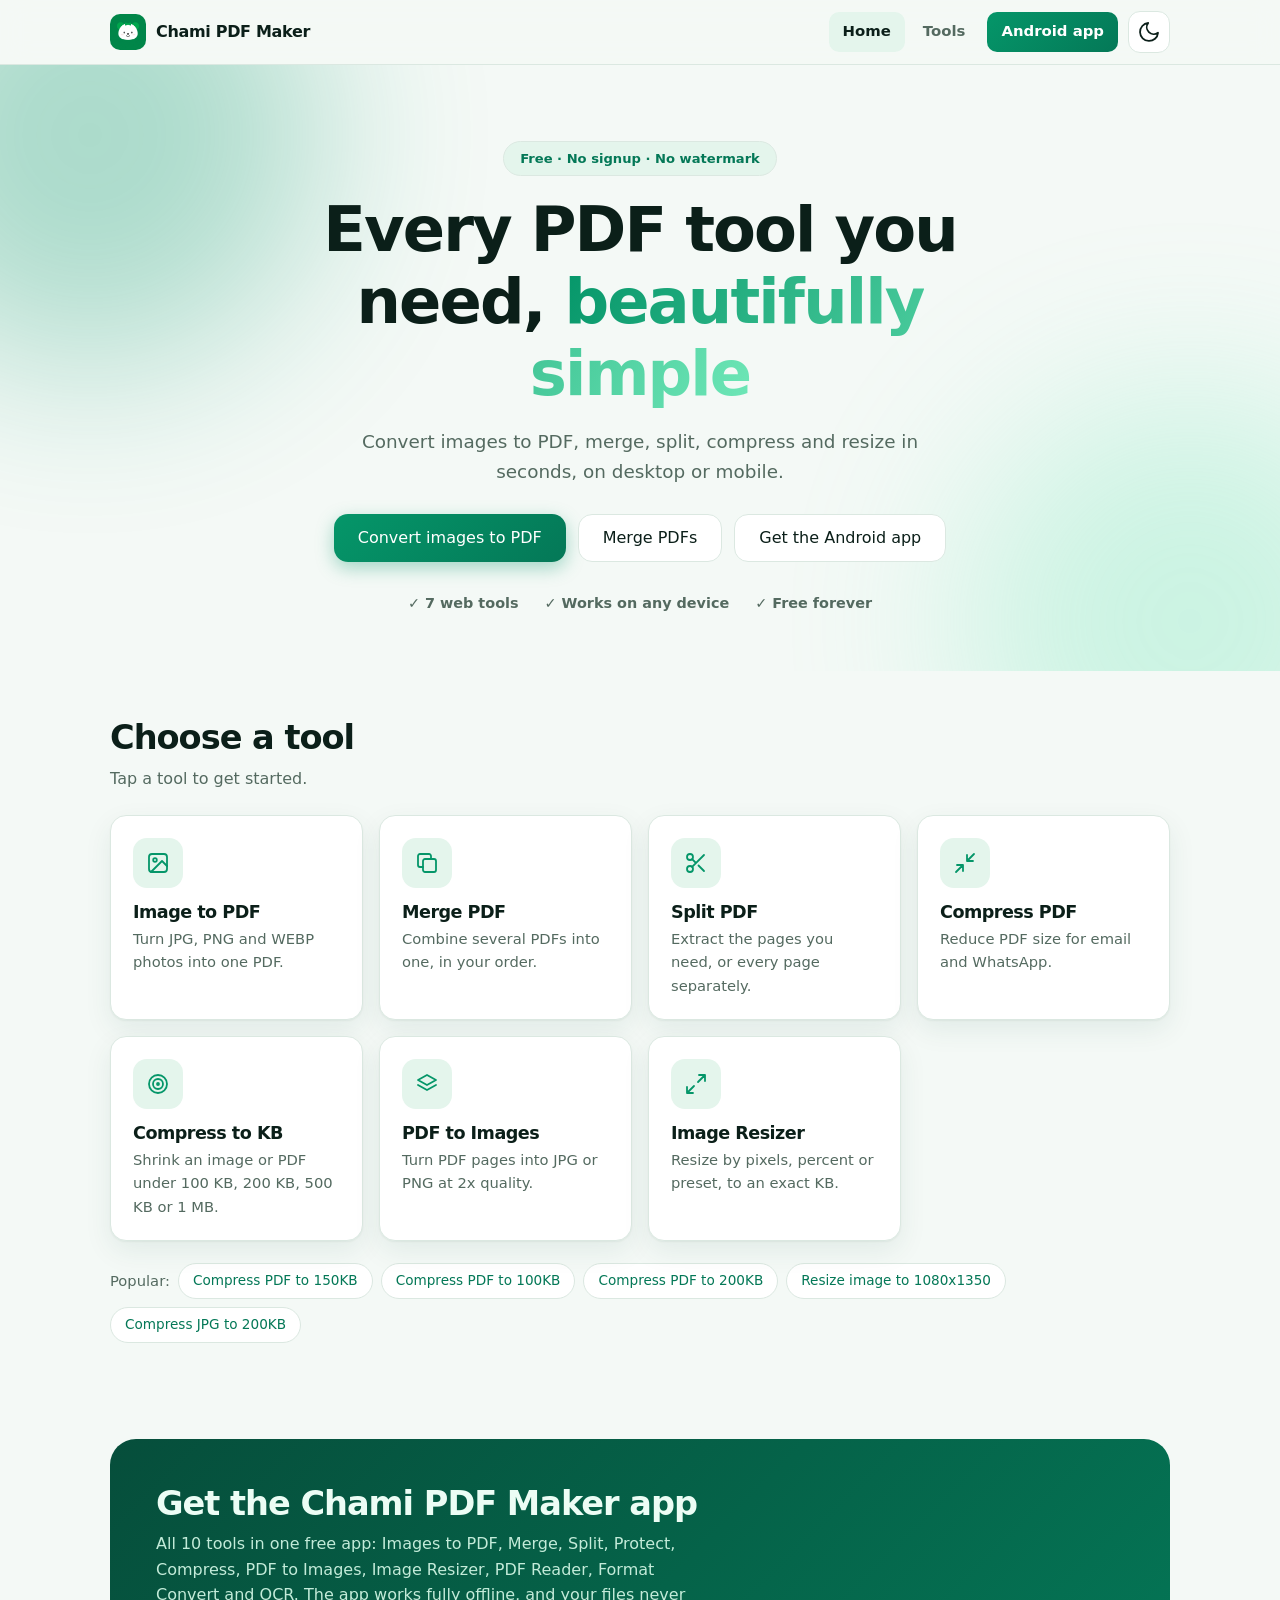
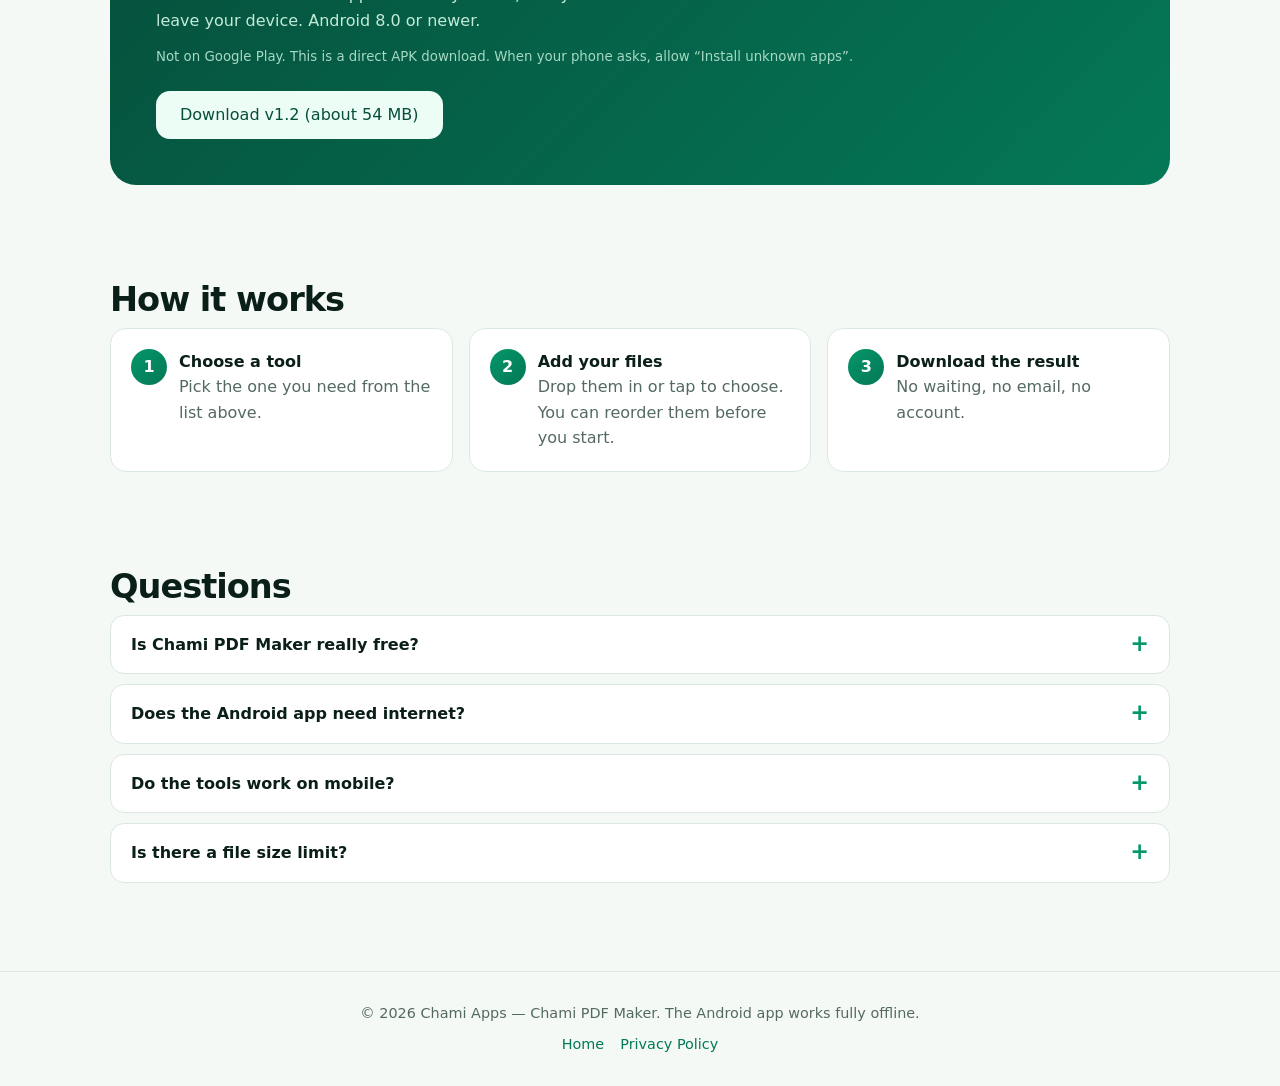
==== index.html @ b85f27a5 "Point all URLs to chamitools.github.io after repo transfer - sitemap.xml: all 14 <loc> entries now u" ====
<!DOCTYPE html>
<html lang="en">
<head>
<meta charset="utf-8">
<meta name="viewport" content="width=device-width, initial-scale=1, viewport-fit=cover">
<title>Free PDF Tools — Image to PDF, Merge, Split, Compress</title>
<meta name="description" content="Free online PDF tools: image to PDF, merge, split, compress PDF and resize images. No signup, no watermark. Get the free offline Android app.">
<meta name="theme-color" content="#064e3b">
<meta property="og:title" content="Chami PDF Maker — Free PDF Tools"><meta property="og:description" content="Image to PDF, merge, split, compress and resize. Free, no signup, no watermark."><meta property="og:type" content="website">
<meta http-equiv="Content-Security-Policy" content="default-src 'self'; script-src 'self' 'unsafe-inline' https://cdnjs.cloudflare.com; worker-src 'self' blob: https://cdnjs.cloudflare.com; style-src 'self' 'unsafe-inline'; img-src 'self' data: blob:; connect-src 'self' blob: data: https://cdnjs.cloudflare.com; object-src 'none'; base-uri 'self'; form-action 'none'">
<meta name="referrer" content="strict-origin-when-cross-origin">
<script>try{var t=localStorage.getItem("theme");document.documentElement.dataset.theme=t||(matchMedia("(prefers-color-scheme:dark)").matches?"dark":"light")}catch(e){}</script>
<link rel="canonical" href="https://chamitools.github.io/chami-pdf-maker-website/">
<link rel="icon" href="assets/panda-512.png">
<style>
/* ===== Colours: change the --accent lines to restyle the whole site ===== */
:root{--bg:#f4f9f6;--card:#fff;--ink:#0b1f19;--muted:#546a60;--line:#dbe8e1;--accent:#059669;--accent-2:#065f46;--link:#047857;--soft:#e4f5ec;--ok:#047857;--bad:#b91c1c;--errbg:#fee2e2;--r:16px;--sh:0 1px 2px rgba(6,78,59,.06),0 10px 28px rgba(6,78,59,.08);color-scheme:light}
:root[data-theme=dark]{--bg:#06130f;--card:#0d211a;--ink:#e8f5ef;--muted:#9bb7aa;--line:#183b2f;--accent:#10b981;--link:#34d399;--soft:#0f2e23;--ok:#34d399;--bad:#fca5a5;--errbg:#3b1414;--sh:0 1px 2px #0006,0 10px 28px #0006;color-scheme:dark}
*{box-sizing:border-box;margin:0}
[hidden]{display:none!important}
html{scroll-behavior:smooth;scroll-padding-top:84px;-webkit-text-size-adjust:100%}
body{font:16px/1.6 Inter,system-ui,-apple-system,"Segoe UI",Roboto,sans-serif;background:var(--bg);color:var(--ink);padding-bottom:env(safe-area-inset-bottom,0);-webkit-font-smoothing:antialiased;transition:background .3s,color .3s}
a{color:var(--link);text-decoration:none}a:hover{text-decoration:underline}
:focus-visible{outline:3px solid var(--accent);outline-offset:3px;border-radius:8px}
.wrap{max-width:1100px;margin:0 auto;padding:0 20px}
h1,h2,h3{line-height:1.15;letter-spacing:-.03em}
h1{font-size:clamp(2.2rem,6vw,3.9rem);font-weight:800}
h2{font-size:clamp(1.5rem,3.4vw,2.1rem);margin-bottom:8px;font-weight:800}
section{padding:48px 0}
.sub{color:var(--muted);margin-bottom:24px}
svg.i{width:24px;height:24px;fill:none;stroke:currentColor;stroke-width:1.8;stroke-linecap:round;stroke-linejoin:round;flex:none}
header{position:sticky;top:0;z-index:30;background:color-mix(in srgb,var(--bg) 80%,transparent);backdrop-filter:blur(14px);-webkit-backdrop-filter:blur(14px);border-bottom:1px solid var(--line);padding-top:env(safe-area-inset-top,0)}
.bar{display:flex;align-items:center;gap:10px;height:64px}
.brand{display:flex;align-items:center;gap:10px;font-weight:800;color:var(--ink);letter-spacing:-.02em;margin-right:auto}
.brand:hover{text-decoration:none}.brand img{width:36px;height:36px;border-radius:10px}
nav{display:flex;gap:4px;align-items:center}
nav a{color:var(--muted);padding:8px 14px;border-radius:10px;font-weight:600;font-size:.93rem;transition:.2s}
nav a:hover,nav a.on{background:var(--soft);color:var(--ink);text-decoration:none}
nav a.dl{background:linear-gradient(135deg,#059669,#047857);color:#fff;margin-left:4px}
.icbtn{width:42px;height:42px;display:grid;place-items:center;background:var(--card);border:1px solid var(--line);border-radius:12px;color:var(--ink);cursor:pointer;transition:.2s}
.icbtn:hover{border-color:var(--accent)}
.sun{display:none}[data-theme=dark] .sun{display:block}[data-theme=dark] .moon{display:none}
#burger{display:none}
@media(max-width:760px){#burger{display:grid}nav{display:none;position:absolute;left:0;right:0;top:100%;background:var(--bg);border-bottom:1px solid var(--line);padding:10px 20px 16px;flex-direction:column;align-items:stretch}nav.open{display:flex;animation:drop .22s ease}nav a{padding:13px}nav a.dl{margin:6px 0 0;text-align:center}}
@keyframes drop{from{opacity:0;transform:translateY(-8px)}to{opacity:1;transform:none}}
.hero{position:relative;overflow:hidden;padding:76px 0 56px;text-align:center}
.hero:before,.hero:after{content:"";position:absolute;width:460px;height:460px;border-radius:50%;filter:blur(90px);opacity:.3;z-index:-1;animation:float 14s ease-in-out infinite}
.hero:before{background:var(--accent);left:-140px;top:-160px}.hero:after{background:#6ee7b7;right:-140px;bottom:-180px;animation-delay:-7s}
@keyframes float{50%{transform:translate(40px,30px) scale(1.1)}}
.hero .in>*{animation:up .7s both}.hero .in>:nth-child(2){animation-delay:.08s}.hero .in>:nth-child(3){animation-delay:.16s}.hero .in>:nth-child(4){animation-delay:.24s}.hero .in>:nth-child(5){animation-delay:.32s}
@keyframes up{from{opacity:0;transform:translateY(18px)}to{opacity:1;transform:none}}
.pill{display:inline-block;background:var(--soft);color:var(--link);border:1px solid var(--line);padding:6px 16px;border-radius:99px;font-weight:700;font-size:.82rem;margin-bottom:18px}
.hero h1{max-width:15ch;margin:0 auto}.hero h1 em{font-style:normal;background:linear-gradient(120deg,var(--accent),#6ee7b7);-webkit-background-clip:text;background-clip:text;color:transparent}
.hero p{max-width:580px;margin:18px auto 28px;color:var(--muted);font-size:1.15rem}
.stats{margin-top:30px;display:flex;gap:8px 26px;justify-content:center;flex-wrap:wrap;color:var(--muted);font-size:.9rem;font-weight:600}
.btns{display:flex;gap:12px;justify-content:center;flex-wrap:wrap}
.btn{display:inline-flex;align-items:center;justify-content:center;gap:8px;min-height:48px;padding:0 24px;border-radius:14px;border:1px solid var(--line);background:var(--card);color:var(--ink);font:600 .98rem inherit;font-family:inherit;cursor:pointer;transition:transform .15s,box-shadow .2s}
.btn:hover{transform:translateY(-2px);box-shadow:var(--sh);text-decoration:none}.btn:active{transform:scale(.97)}
.btn.pri{background:linear-gradient(135deg,#059669,#047857);color:#fff;border:0;box-shadow:0 6px 18px rgba(5,150,105,.35)}
.btn:disabled{opacity:.55;cursor:not-allowed;transform:none;box-shadow:none}
.btn.sm{min-height:38px;padding:0 16px;font-size:.88rem}
.grid{display:grid;grid-template-columns:repeat(auto-fill,minmax(250px,1fr));gap:16px}
.tc{display:block;background:var(--card);border:1px solid var(--line);border-radius:var(--r);padding:22px;color:var(--ink);box-shadow:var(--sh);transition:transform .25s cubic-bezier(.2,.8,.2,1),border-color .2s;animation:up .5s both}
.tc:nth-child(2){animation-delay:.05s}.tc:nth-child(3){animation-delay:.1s}.tc:nth-child(4){animation-delay:.15s}.tc:nth-child(5){animation-delay:.2s}.tc:nth-child(6){animation-delay:.25s}.tc:nth-child(7){animation-delay:.3s}
.tc:hover{transform:translateY(-5px);border-color:var(--accent);text-decoration:none}
.tc .ic{width:50px;height:50px;border-radius:14px;background:var(--soft);color:var(--accent);display:grid;place-items:center;transition:.25s}
.tc:hover .ic{background:var(--accent);color:#fff;transform:rotate(-6deg)}
.tc h3{font-size:1.1rem;margin:14px 0 4px}.tc p{color:var(--muted);font-size:.92rem}
.pop{margin-top:22px;display:flex;gap:8px;flex-wrap:wrap;align-items:center;color:var(--muted);font-size:.92rem}
.pop a{background:var(--card);border:1px solid var(--line);border-radius:99px;padding:6px 14px;font-size:.85rem;transition:.2s}.pop a:hover{border-color:var(--accent);text-decoration:none}
.app{display:flex;gap:24px;align-items:center;justify-content:space-between;flex-wrap:wrap;background:linear-gradient(135deg,#064e3b,#047857);color:#ecfdf5;border-radius:26px;padding:clamp(24px,5vw,46px)}
.app p{color:#c3ebd9;max-width:560px;margin-top:8px}.app small{display:block;color:#a7d9c3;margin-top:12px}
.app .btn{background:#ecfdf5;color:#064e3b;border:0}
.steps{display:grid;grid-template-columns:repeat(auto-fit,minmax(220px,1fr));gap:16px;counter-reset:s;list-style:none;padding:0}
.steps li{counter-increment:s;background:var(--card);border:1px solid var(--line);border-radius:var(--r);padding:20px 20px 20px 68px;position:relative;color:var(--muted)}
.steps li b{color:var(--ink)}
.steps li:before{content:counter(s);position:absolute;left:20px;top:20px;width:36px;height:36px;border-radius:50%;background:linear-gradient(135deg,#059669,#047857);color:#fff;display:grid;place-items:center;font-weight:700}
details{background:var(--card);border:1px solid var(--line);border-radius:14px;padding:16px 20px;margin-bottom:10px}
summary{cursor:pointer;font-weight:700;list-style:none;display:flex;justify-content:space-between;gap:10px}
summary::-webkit-details-marker{display:none}summary:after{content:"+";color:var(--accent);font-size:1.4rem;line-height:1}details[open] summary:after{content:"–"}
details p{color:var(--muted);margin-top:10px}
.panel{background:var(--card);border:1px solid var(--line);border-radius:22px;padding:clamp(18px,4vw,32px);box-shadow:var(--sh);margin-top:14px;animation:up .4s both}
.back{display:inline-flex;align-items:center;gap:6px;margin-top:22px;font-size:.92rem;font-weight:600}.back svg{width:16px;height:16px}
.tabs{display:flex;gap:8px;overflow-x:auto;padding:14px 0 4px;scrollbar-width:none}.tabs::-webkit-scrollbar{display:none}
.tabs a{white-space:nowrap;display:inline-flex;gap:6px;align-items:center;padding:8px 14px;border-radius:99px;border:1px solid var(--line);background:var(--card);color:var(--muted);font-size:.86rem;font-weight:600;transition:.2s}
.tabs a:hover{border-color:var(--accent);text-decoration:none}.tabs a.on{background:#047857;border-color:#047857;color:#fff}.tabs svg{width:16px;height:16px}
.drop{position:relative;display:block;border:2px dashed var(--accent);border-radius:18px;padding:36px 16px;text-align:center;cursor:pointer;background:var(--soft);transition:.2s}
.drop:hover,.drop.over,.drop:focus-within{background:color-mix(in srgb,var(--accent) 16%,var(--soft));transform:scale(1.005)}
.drop svg{width:38px;height:38px;color:var(--accent);margin-bottom:4px}
.drop b{display:block;font-size:1.05rem}.drop span{color:var(--muted);font-size:.9rem}
.drop input{position:absolute;opacity:0;width:1px;height:1px}
#list{list-style:none;padding:0;margin-top:14px;display:grid;gap:8px}
#list li{display:flex;align-items:center;gap:10px;border:1px solid var(--line);background:var(--bg);border-radius:14px;padding:8px 10px;animation:up .25s both}
#list .th{width:44px;height:44px;border-radius:10px;overflow:hidden;background:var(--soft);color:var(--accent);display:grid;place-items:center;font-weight:800;font-size:.7rem;flex:none}
#list .th img{width:100%;height:100%;object-fit:cover}
#list .nm{flex:1;min-width:0;overflow:hidden;text-overflow:ellipsis;white-space:nowrap;font-size:.93rem;font-weight:600}
#list .sz{color:var(--muted);font-size:.82rem;white-space:nowrap}
.ib{width:36px;height:36px;border:1px solid var(--line);background:var(--card);color:var(--ink);border-radius:10px;cursor:pointer;transition:.2s}.ib:hover:not(:disabled){border-color:var(--accent);background:var(--soft)}.ib:disabled{opacity:.35;cursor:default}
.opts{display:grid;grid-template-columns:repeat(auto-fit,minmax(200px,1fr));gap:14px;margin-top:20px}
.opts label{display:grid;gap:6px;font-size:.88rem;font-weight:600}
.opts input,.opts select{font:inherit;font-weight:400;min-height:44px;padding:0 12px;border:1px solid var(--line);border-radius:12px;background:var(--card);color:var(--ink);width:100%}
.opts .ck{display:flex;align-items:center;gap:8px}.opts .ck input{width:20px;min-height:20px}
.opts .hint{grid-column:1/-1;color:var(--muted);font-size:.85rem;font-weight:400}
.go{margin-top:22px;display:flex;gap:10px;flex-wrap:wrap;align-items:center}
.prog{height:8px;background:var(--line);border-radius:99px;overflow:hidden;margin-top:18px}
.prog i{display:block;height:100%;width:0;background:linear-gradient(90deg,#059669,#6ee7b7);transition:width .25s}
#status{font-size:.88rem;color:var(--muted);margin-top:6px;min-height:1.3em}
#err{margin-top:14px;padding:12px 14px;border-radius:12px;background:var(--errbg);color:var(--bad);font-size:.92rem}
#res{list-style:none;padding:0;margin-top:18px;display:grid;gap:8px}
#res li{display:flex;align-items:center;gap:10px;flex-wrap:wrap;border:1px solid var(--accent);background:var(--soft);border-radius:14px;padding:10px 14px;animation:up .3s both}
#res .nm{flex:1;min-width:140px;font-weight:600;word-break:break-all}#res .nt{color:var(--muted);font-size:.84rem}
footer{border-top:1px solid var(--line);margin-top:30px;padding:30px 0;color:var(--muted);font-size:.9rem;text-align:center}
footer a{margin:0 8px}
@media(max-width:560px){section{padding:34px 0}.hero{padding:48px 0 36px}.btn{width:100%}.btns{flex-direction:column}.go .btn,.app .btn{width:100%}}
@media(prefers-reduced-motion:reduce){*,*:before,*:after{animation:none!important;transition:none!important;scroll-behavior:auto!important}}
</style>
</head>
<body>
<svg width="0" height="0" style="position:absolute" aria-hidden="true"><defs>
<symbol id="image" viewBox="0 0 24 24"><rect x="3" y="3" width="18" height="18" rx="3"/><circle cx="9" cy="9" r="1.8"/><path d="m21 15-5-5L5 21"/></symbol>
<symbol id="merge" viewBox="0 0 24 24"><rect x="8" y="8" width="13" height="13" rx="2"/><path d="M16 8V5a2 2 0 0 0-2-2H5a2 2 0 0 0-2 2v9a2 2 0 0 0 2 2h3"/></symbol>
<symbol id="split" viewBox="0 0 24 24"><circle cx="6" cy="6" r="3"/><circle cx="6" cy="18" r="3"/><path d="M20 4 8.1 15.9M14.5 14.5 20 20M8.1 8.1 12 12"/></symbol>
<symbol id="compress" viewBox="0 0 24 24"><path d="M4 14h6v6M20 10h-6V4M14 10l7-7M3 21l7-7"/></symbol>
<symbol id="target" viewBox="0 0 24 24"><circle cx="12" cy="12" r="9"/><circle cx="12" cy="12" r="5"/><circle cx="12" cy="12" r="1"/></symbol>
<symbol id="layers" viewBox="0 0 24 24"><path d="m12 3 9 5-9 5-9-5 9-5Z"/><path d="m3 13 9 5 9-5"/></symbol>
<symbol id="resize" viewBox="0 0 24 24"><path d="M15 3h6v6M9 21H3v-6M21 3l-7 7M3 21l7-7"/></symbol>
<symbol id="up" viewBox="0 0 24 24"><path d="M12 16V4m0 0L7 9m5-5 5 5M4 20h16"/></symbol>
<symbol id="back" viewBox="0 0 24 24"><path d="M19 12H5m6-6-6 6 6 6"/></symbol>
<symbol id="menu" viewBox="0 0 24 24"><path d="M4 7h16M4 12h16M4 17h16"/></symbol>
<symbol id="sun" viewBox="0 0 24 24"><circle cx="12" cy="12" r="4"/><path d="M12 2v2m0 16v2M4.9 4.9l1.4 1.4m11.4 11.4 1.4 1.4M2 12h2m16 0h2M4.9 19.1l1.4-1.4m11.4-11.4 1.4-1.4"/></symbol>
<symbol id="moon" viewBox="0 0 24 24"><path d="M21 12.8A9 9 0 1 1 11.2 3a7 7 0 0 0 9.8 9.8Z"/></symbol>
</defs></svg>
<header>
  <div class="wrap bar">
    <a class="brand" href="#home"><img src="assets/panda-512.png" alt="Chami PDF Maker logo" width="34" height="34">Chami PDF Maker</a>
    <nav id="nav"></nav>
    <button class="icbtn" id="theme" type="button" aria-label="Switch light or dark theme"><svg class="i moon"><use href="#moon"/></svg><svg class="i sun"><use href="#sun"/></svg></button>
    <button class="icbtn" id="burger" type="button" aria-label="Open menu" aria-expanded="false" aria-controls="nav"><svg class="i"><use href="#menu"/></svg></button>
  </div>
</header>

<main>
<div id="home">
  <div class="hero"><div class="wrap in">
    <span class="pill">Free · No signup · No watermark</span>
    <h1>Every PDF tool you need, <em>beautifully simple</em></h1>
    <p>Convert images to PDF, merge, split, compress and resize in seconds, on desktop or mobile.</p>
    <div class="btns"><a class="btn pri" href="#image-to-pdf">Convert images to PDF</a><a class="btn" href="#merge-pdf">Merge PDFs</a><a class="btn" href="#download-app">Get the Android app</a></div>
    <div class="stats"><span>✓ 7 web tools</span><span>✓ Works on any device</span><span>✓ Free forever</span></div>
  </div></div>

  <section id="tools"><div class="wrap">
    <h2>Choose a tool</h2><p class="sub">Tap a tool to get started.</p>
    <div class="grid" id="cards"></div>
    <div class="pop">Popular:
      <a href="compress-pdf-to-150kb.html">Compress PDF to 150KB</a>
      <a href="compress-pdf-to-100kb.html">Compress PDF to 100KB</a>
      <a href="compress-pdf-to-200kb.html">Compress PDF to 200KB</a>
      <a href="resize-image-to-1080x1350.html">Resize image to 1080x1350</a>
      <a href="compress-jpg-to-200kb.html">Compress JPG to 200KB</a>
    </div>
  </div></section>

  <section id="download-app"><div class="wrap">
    <div class="app">
      <div>
        <h2 style="margin:0">Get the Chami PDF Maker app</h2>
        <p>All 10 tools in one free app: Images to PDF, Merge, Split, Protect, Compress, PDF to Images, Image Resizer, PDF Reader, Format Convert and OCR. The app works fully offline, and your files never leave your device. Android 8.0 or newer.</p>
        <small>Not on Google Play. This is a direct APK download. When your phone asks, allow “Install unknown apps”.</small>
      </div>
      <a class="btn" href="https://github.com/chamitools/chami-pdf-maker/releases/download/v1.2/chami-pdf-maker-v1.2.apk">Download v1.2 (about 54 MB)</a>
    </div>
  </div></section>

  <section><div class="wrap">
    <h2>How it works</h2>
    <ol class="steps">
      <li><b>Choose a tool</b><br>Pick the one you need from the list above.</li>
      <li><b>Add your files</b><br>Drop them in or tap to choose. You can reorder them before you start.</li>
      <li><b>Download the result</b><br>No waiting, no email, no account.</li>
    </ol>
  </div></section>

  <section><div class="wrap">
    <h2>Questions</h2>
    <details><summary>Is Chami PDF Maker really free?</summary><p>Yes. Every tool is free, with no signup, no account and no watermark.</p></details>
    <details><summary>Does the Android app need internet?</summary><p>No. The app works fully offline, and your files never leave your device.</p></details>
    <details><summary>Do the tools work on mobile?</summary><p>Yes, on Android and iPhone browsers as well as desktop. For the best experience on Android, get the app.</p></details>
    <details><summary>Is there a file size limit?</summary><p>There is no fixed limit. Very large files depend on your device’s memory, so the app is best for big files.</p></details>
  </div></section>
</div>

<div id="tool" hidden>
  <div class="wrap">
    <a class="back" href="#home"><svg class="i"><use href="#back"/></svg>All tools</a>
    <div class="tabs" id="tabs"></div>
    <div class="panel">
      <h1 id="t-title" style="font-size:clamp(1.6rem,4vw,2.2rem)"></h1>
      <p id="t-desc" style="color:var(--muted);margin:6px 0 18px"></p>
      <label class="drop" id="drop"><svg class="i"><use href="#up"/></svg><b>Drop files here or tap to choose</b><span id="t-hint"></span><input type="file" id="file"></label>
      <ul id="list"></ul>
      <div class="opts" id="opts"></div>
      <div class="go"><button class="btn pri" id="run" disabled>Start</button><button class="btn" id="clear" hidden>Clear files</button></div>
      <div class="prog" id="prog" hidden><i></i></div>
      <div id="status" role="status" aria-live="polite"></div>
      <div id="err" role="alert" hidden></div>
      <ul id="res"></ul>
      <div class="go"><button class="btn" id="all" hidden>Download all as ZIP</button></div>
    </div>
  </div>
</div>
</main>

<footer><div class="wrap">
  <p>© 2026 Chami Apps — Chami PDF Maker. The Android app works fully offline.</p>
  <p style="margin-top:8px"><a href="#home">Home</a><a href="privacy-policy.html">Privacy Policy</a></p>
</div></footer>

<script>
"use strict";
/* ---------- helpers ---------- */
const $=s=>document.querySelector(s);
const LIBS={
  pdflib:"https://cdnjs.cloudflare.com/ajax/libs/pdf-lib/1.17.1/pdf-lib.min.js",
  jszip:"https://cdnjs.cloudflare.com/ajax/libs/jszip/3.10.1/jszip.min.js",
  pdfjs:"https://cdnjs.cloudflare.com/ajax/libs/pdf.js/3.11.174/pdf.min.js"
};
const WORKER="https://cdnjs.cloudflare.com/ajax/libs/pdf.js/3.11.174/pdf.worker.min.js";
const loaded={};
function lib(name){
  if(loaded[name])return loaded[name];
  loaded[name]=new Promise((res,rej)=>{
    const s=document.createElement("script");s.src=LIBS[name];
    s.onload=()=>{if(name==="pdfjs")window.pdfjsLib.GlobalWorkerOptions.workerSrc=WORKER;res()};
    s.onerror=()=>{delete loaded[name];rej(new Error("Could not load a required library. Check your internet connection and try again."))};
    document.head.appendChild(s);
  });
  return loaded[name];
}
const cBlob=(c,t,q)=>new Promise((res,rej)=>c.toBlob(b=>b?res(b):rej(new Error("Image encoding failed.")),t,q));
const bytes=async b=>new Uint8Array(await b.arrayBuffer());
const fmt=n=>n<1024?n+" B":n<1048576?(n/1024).toFixed(1)+" KB":(n/1048576).toFixed(2)+" MB";
const baseName=n=>n.replace(/\.[^.]+$/,"");
const isPdf=f=>f.type==="application/pdf"||/\.pdf$/i.test(f.name);
function loadImg(f){
  return new Promise((res,rej)=>{
    const u=URL.createObjectURL(f),i=new Image();
    i.onload=()=>{URL.revokeObjectURL(u);res(i)};
    i.onerror=()=>{URL.revokeObjectURL(u);rej(new Error("Cannot read “"+f.name+"”. Please use a JPG, PNG or WEBP image (HEIC is not supported by browsers)."))};
    i.src=u;
  });
}
function mkCanvas(w,h,white){
  const lim=Math.min(1,Math.sqrt(5e7/(Math.max(1,w)*Math.max(1,h))));w*=lim;h*=lim;
  const c=document.createElement("canvas");c.width=Math.max(1,Math.round(w));c.height=Math.max(1,Math.round(h));
  const x=c.getContext("2d");if(white){x.fillStyle="#fff";x.fillRect(0,0,c.width,c.height)}
  return c;
}
function scaled(src,s){const c=mkCanvas(src.width*s,src.height*s,true);c.getContext("2d").drawImage(src,0,0,c.width,c.height);return c}

/* Find the best JPEG that fits under `target` bytes. Tries each scale in order. */
async function shrinkCanvas(src,target,scales){
  let best=null;
  for(const s of scales){
    const c=s===1?src:scaled(src,s);
    let lo=.2,hi=.92,b=await cBlob(c,"image/jpeg",lo);
    if(!best||b.size<best.size)best=b;
    if(b.size>target)continue;
    let ok=b;
    for(let i=0;i<6;i++){const m=(lo+hi)/2;b=await cBlob(c,"image/jpeg",m);if(b.size<=target){ok=b;lo=m}else hi=m}
    return{blob:ok,met:true};
  }
  return{blob:best,met:false};
}
/* PDF helpers */
async function renderPages(file,scale,p){
  await lib("pdfjs");
  const pdf=await pdfjsLib.getDocument({data:await bytes(file)}).promise;
  const out=[];
  for(let i=1;i<=pdf.numPages;i++){
    p&&p((i-1)/pdf.numPages,"Reading page "+i+" of "+pdf.numPages);
    const pg=await pdf.getPage(i),v1=pg.getViewport({scale:1}),v=pg.getViewport({scale});
    const c=mkCanvas(v.width,v.height,true);
    await pg.render({canvasContext:c.getContext("2d"),viewport:v}).promise;
    out.push({c,w:v1.width,h:v1.height});
  }
  return out;
}
async function buildPdf(items){
  await lib("pdflib");
  const d=await PDFLib.PDFDocument.create();
  for(const it of items){
    const e=await d.embedJpg(await bytes(it.blob));
    d.addPage([it.w,it.h]).drawImage(e,{x:0,y:0,width:it.w,height:it.h});
  }
  return new Blob([await d.save()],{type:"application/pdf"});
}
async function encodeAll(pages,s,q){
  const r=[];
  for(const pg of pages)r.push({blob:await cBlob(s===1?pg.c:scaled(pg.c,s),"image/jpeg",q),w:pg.w,h:pg.h});
  return r;
}
const est=(items)=>items.reduce((a,i)=>a+i.blob.size+600,1500);
async function pdfToTarget(pages,target,p){
  let best=null;
  for(const s of[1,.8,.65,.5,.38,.28]){
    p&&p(.7,"Trying "+Math.round(s*100)+"% resolution");
    let lo=.2,hi=.9,it=await encodeAll(pages,s,lo);
    if(!best||est(it)<est(best))best=it;
    if(est(it)>target)continue;
    let ok=it;
    for(let i=0;i<5;i++){const m=(lo+hi)/2;it=await encodeAll(pages,s,m);if(est(it)<=target){ok=it;lo=m}else hi=m}
    return{items:ok,met:true};
  }
  return{items:best,met:false};
}
function parseRange(str,n){
  const out=[];
  for(const part of str.split(",").map(x=>x.trim()).filter(Boolean)){
    const m=part.match(/^(\d+)(?:\s*-\s*(\d+))?$/);
    if(!m)throw new Error("Invalid page range “"+part+"”. Use a format like 1-3, 5, 8.");
    const a=+m[1],b=m[2]?+m[2]:a;
    if(a<1||b<a||b>n)throw new Error("Pages must be between 1 and "+n+" (got “"+part+"”).");
    for(let i=a;i<=b;i++)if(!out.includes(i-1))out.push(i-1);
  }
  if(!out.length)throw new Error("Enter the pages you want, for example 1-3, 5.");
  return out;
}

/* ---------- tool definitions ---------- */
const TOOLS=[
{id:"image-to-pdf",icon:"image",name:"Image to PDF",short:"Turn JPG, PNG and WEBP photos into one PDF.",
 desc:"Add photos, put them in order, and get a single PDF.",accept:"image/*",multi:true,min:1,order:true,hint:"JPG, PNG, WEBP",btn:"Create PDF",
 opts:`<label>Page size<select id="o-size"><option value="a4">A4 (fit image inside)</option><option value="fit">Same size as image</option></select></label>
 <label>Margin (points)<select id="o-margin"><option value="0">None</option><option value="18" selected>Small</option><option value="36">Large</option></select></label>`,
 async run(files,o,p){
  await lib("pdflib");
  const d=await PDFLib.PDFDocument.create(),m=+o.margin;
  for(let i=0;i<files.length;i++){
    p(i/files.length,"Adding image "+(i+1)+" of "+files.length);
    const img=await loadImg(files[i]),W=img.naturalWidth,H=img.naturalHeight;
    const k=Math.min(1,4000/Math.max(W,H)),c=mkCanvas(W*k,H*k,true);c.getContext("2d").drawImage(img,0,0,c.width,c.height);
    const e=await d.embedJpg(await bytes(await cBlob(c,"image/jpeg",.92)));
    let pw,ph,w=e.width,h=e.height;
    if(o.size==="a4"){
      pw=595.28;ph=841.89;if(W>H)[pw,ph]=[ph,pw];
      const s=Math.min((pw-2*m)/w,(ph-2*m)/h);w*=s;h*=s;
    }else{pw=w+2*m;ph=h+2*m}
    d.addPage([pw,ph]).drawImage(e,{x:(pw-w)/2,y:(ph-h)/2,width:w,height:h});
  }
  return[{name:"images.pdf",blob:new Blob([await d.save()],{type:"application/pdf"})}];
 }},
{id:"merge-pdf",icon:"merge",name:"Merge PDF",short:"Combine several PDFs into one, in your order.",
 desc:"Add at least two PDFs and arrange them with the arrows.",accept:"application/pdf",multi:true,min:2,order:true,hint:"PDF files",btn:"Merge PDFs",opts:"",
 async run(files,o,p){
  await lib("pdflib");
  const out=await PDFLib.PDFDocument.create();
  for(let i=0;i<files.length;i++){
    p(i/files.length,"Merging file "+(i+1)+" of "+files.length);
    let src;
    try{src=await PDFLib.PDFDocument.load(await files[i].arrayBuffer())}
    catch(e){throw new Error(files[i].name+" could not be opened. It may be damaged or password protected.")}
    (await out.copyPages(src,src.getPageIndices())).forEach(x=>out.addPage(x));
  }
  return[{name:"merged.pdf",blob:new Blob([await out.save()],{type:"application/pdf"})}];
 }},
{id:"split-pdf",icon:"split",name:"Split PDF",short:"Extract the pages you need, or every page separately.",
 desc:"Pick pages to extract, or save each page as its own PDF.",accept:"application/pdf",multi:false,min:1,hint:"One PDF file",btn:"Split PDF",
 opts:`<label>Mode<select id="o-mode"><option value="range">Extract pages</option><option value="each">Every page separately</option></select></label>
 <label data-show="mode:range">Pages<input id="o-range" placeholder="1-3, 5, 8" autocomplete="off"></label>`,
 async run(files,o,p){
  await lib("pdflib");
  let src;
  try{src=await PDFLib.PDFDocument.load(await files[0].arrayBuffer())}
  catch(e){throw new Error("This PDF could not be opened. It may be damaged or password protected.")}
  const n=src.getPageCount(),base=baseName(files[0].name);
  const sets=o.mode==="each"?[...Array(n).keys()].map(i=>[i]):[parseRange(o.range,n)];
  const out=[];
  for(let k=0;k<sets.length;k++){
    p(k/sets.length,"Building file "+(k+1)+" of "+sets.length);
    const d=await PDFLib.PDFDocument.create();
    (await d.copyPages(src,sets[k])).forEach(x=>d.addPage(x));
    out.push({name:o.mode==="each"?base+"-page-"+(sets[k][0]+1)+".pdf":base+"-extract.pdf",blob:new Blob([await d.save()],{type:"application/pdf"})});
  }
  return out;
 }},
{id:"compress-pdf",icon:"compress",name:"Compress PDF",short:"Reduce PDF size for email and WhatsApp.",
 desc:"Shrinks the PDF by re-saving each page as a compressed image. Text becomes part of the image, so it can no longer be selected.",accept:"application/pdf",multi:false,min:1,hint:"One PDF file",btn:"Compress PDF",
 opts:`<label>Strength<select id="o-lvl"><option value="0">Light — best quality</option><option value="1" selected>Balanced</option><option value="2">Strong — smallest file</option></select></label>`,
 async run(files,o,p){
  const[s,q]=[[1,.85],[.75,.62],[.5,.45]][+o.lvl];
  const pages=await renderPages(files[0],1.5,p);
  p(.8,"Compressing…");
  const blob=await buildPdf(await encodeAll(pages,s,q));
  const note=blob.size<files[0].size?"Reduced from "+fmt(files[0].size)+" to "+fmt(blob.size):"This PDF is already small. The result is not smaller than the original ("+fmt(files[0].size)+").";
  return[{name:baseName(files[0].name)+"-compressed.pdf",blob,note}];
 }},
{id:"compress-kb",icon:"target",name:"Compress to KB",short:"Shrink an image or PDF under 100 KB, 200 KB, 500 KB or 1 MB.",
 desc:"Choose a size limit and we find the best quality that fits.",accept:"image/*,application/pdf",multi:false,min:1,hint:"One image or PDF",btn:"Compress",
 opts:`<label>Target size<select id="o-t"><option value="100">Under 100 KB</option><option value="200" selected>Under 200 KB</option><option value="500">Under 500 KB</option><option value="1024">Under 1 MB</option><option value="custom">Custom…</option></select></label>
 <label data-show="t:custom">Custom size (KB)<input id="o-c" type="number" min="10" step="1" value="150"></label>
 <div class="hint">Images are saved as JPG. Transparent areas become white.</div>`,
 async run(files,o,p){
  const kb=o.t==="custom"?+o.c:+o.t;
  if(!(kb>=10))throw new Error("Enter a target size of at least 10 KB.");
  const f=files[0],target=kb*1024;let r,name,blob,met;
  if(isPdf(f)){
    const pages=await renderPages(f,1.5,p);
    r=await pdfToTarget(pages,target,p);met=r.met;blob=await buildPdf(r.items);name=baseName(f.name)+"-"+kb+"kb.pdf";
  }else{
    const img=await loadImg(f),c=mkCanvas(img.naturalWidth,img.naturalHeight,true);
    c.getContext("2d").drawImage(img,0,0,c.width,c.height);
    p(.5,"Finding the best quality…");
    r=await shrinkCanvas(c,target,[1,.85,.7,.55,.4,.3,.2]);met=r.met;blob=r.blob;name=baseName(f.name)+"-"+kb+"kb.jpg";
  }
  return[{name,blob,note:(met?"Reached ":"Could not reach the target. Smallest possible: ")+fmt(blob.size)+(met?" (target "+kb+" KB)":"")}];
 }},
{id:"pdf-to-images",icon:"layers",name:"PDF to Images",short:"Turn PDF pages into JPG or PNG at 2x quality.",
 desc:"Every page becomes an image file.",accept:"application/pdf",multi:false,min:1,hint:"One PDF file",btn:"Convert to images",
 opts:`<label>Format<select id="o-f"><option value="jpg">JPG</option><option value="png">PNG</option></select></label>`,
 async run(files,o,p){
  const pages=await renderPages(files[0],2,p),png=o.f==="png",base=baseName(files[0].name),out=[];
  for(let i=0;i<pages.length;i++)
    out.push({name:base+"-page-"+(i+1)+(png?".png":".jpg"),blob:await cBlob(pages[i].c,png?"image/png":"image/jpeg",.92)});
  return out;
 }},
{id:"image-resizer",icon:"resize",name:"Image Resizer",short:"Resize by pixels, percent or preset, to an exact KB.",
 desc:"Resize one or many images. Presets crop the image to fill the exact size.",accept:"image/*",multi:true,min:1,hint:"JPG, PNG, WEBP",btn:"Resize",
 opts:`<label>Resize by<select id="o-mode"><option value="px">Pixels</option><option value="pct">Percent</option><option value="preset">Preset size</option></select></label>
 <label data-show="mode:px">Width (px)<input id="o-w" type="number" min="1" placeholder="auto"></label>
 <label data-show="mode:px">Height (px)<input id="o-h" type="number" min="1" placeholder="auto"></label>
 <label class="ck" data-show="mode:px"><input id="o-keep" type="checkbox" checked>Keep proportions</label>
 <label data-show="mode:pct">Percent<input id="o-pct" type="number" min="1" max="500" value="50"></label>
 <label data-show="mode:preset">Preset<select id="o-preset"><option>1080x1350</option><option>1080x1080</option><option>1280x720</option><option>1920x1080</option><option>800x800</option><option>600x600</option><option>413x531</option></select></label>
 <label>Format<select id="o-fmt"><option value="jpg">JPG</option><option value="png">PNG</option></select></label>
 <label data-show="fmt:jpg">Max size (KB, optional)<input id="o-kb" type="number" min="10" placeholder="no limit"></label>`,
 async run(files,o,p){
  const out=[];
  for(let i=0;i<files.length;i++){
    p(i/files.length,"Resizing "+files[i].name);
    const img=await loadImg(files[i]),W=img.naturalWidth,H=img.naturalHeight;
    let w,h,sx=0,sy=0,sw=W,sh=H;
    if(o.mode==="pct"){const k=Math.max(1,+o.pct||0)/100;w=Math.round(W*k);h=Math.round(H*k)}
    else if(o.mode==="preset"){[w,h]=o.preset.split("x").map(Number);const r=Math.max(w/W,h/H);sw=w/r;sh=h/r;sx=(W-sw)/2;sy=(H-sh)/2}
    else{
      w=+o.w||0;h=+o.h||0;
      if(!w&&!h)throw new Error("Enter a width, a height, or both.");
      if(o.keep){
        if(w&&!h)h=Math.round(H*w/W);else if(h&&!w)w=Math.round(W*h/H);
        else{const r=Math.min(w/W,h/H);w=Math.round(W*r);h=Math.round(H*r)}
      }else{w=w||W;h=h||H}
    }
    if(w>16000||h>16000)throw new Error("That size is too large for a browser. Use under 16000 px.");
    const png=o.fmt==="png",c=mkCanvas(w,h,!png);
    c.getContext("2d").drawImage(img,sx,sy,sw,sh,0,0,c.width,c.height);
    let blob,note;
    if(png)blob=await cBlob(c,"image/png");
    else if(+o.kb>0){const r=await shrinkCanvas(c,o.kb*1024,[1]);blob=r.blob;note=r.met?fmt(blob.size):"Could not reach "+o.kb+" KB at this size. Result: "+fmt(blob.size)}
    else blob=await cBlob(c,"image/jpeg",.92);
    out.push({name:baseName(files[i].name)+"-"+c.width+"x"+c.height+(png?".png":".jpg"),blob,note});
  }
  return out;
 }}
];

/* ---------- page: nav + cards ---------- */
$("#nav").innerHTML=`<a href="#home" data-r="home">Home</a><a href="#tools" data-r="tools">Tools</a><a class="dl" href="#download-app" data-r="app">Android app</a>`;
$("#tabs").innerHTML=TOOLS.map(t=>`<a href="#${t.id}" data-r="${t.id}"><svg class="i"><use href="#${t.icon}"/></svg>${t.name}</a>`).join("");
$("#theme").onclick=()=>{const d=document.documentElement,n=d.dataset.theme==="dark"?"light":"dark";d.dataset.theme=n;try{localStorage.setItem("theme",n)}catch(e){}};
$("#cards").innerHTML=TOOLS.map(t=>`<a class="tc" href="#${t.id}"><div class="ic" aria-hidden="true"><svg class="i"><use href="#${t.icon}"/></svg></div><h3>${t.name}</h3><p>${t.short}</p></a>`).join("");
$("#burger").onclick=()=>{const n=$("#nav"),o=n.classList.toggle("open");$("#burger").setAttribute("aria-expanded",o)};

/* ---------- tool page logic ---------- */
let tool=null,files=[],results=[],busy=false;
const fileEl=$("#file"),drop=$("#drop");

function showErr(m){const e=$("#err");e.hidden=!m;e.textContent=m||""}
function setProg(v,msg){$("#prog").hidden=false;$("#prog i").style.width=Math.round(v*100)+"%";$("#status").textContent=msg||""}
function clearResults(){$("#res").innerHTML="";$("#all").hidden=true;results=[]}
function renderList(){
  const ul=$("#list");ul.innerHTML="";
  files.forEach((f,i)=>{
    const li=document.createElement("li");
    li.innerHTML=`<span class="th"></span><span class="nm"></span><span class="sz">${fmt(f.size)}</span>`;
    const th=li.querySelector(".th");
    if(f.type.startsWith("image/")){const u=URL.createObjectURL(f),im=new Image();im.alt="";im.onload=im.onerror=()=>URL.revokeObjectURL(u);im.src=u;th.appendChild(im)}else th.textContent="PDF";
    li.querySelector(".nm").textContent=f.name;
    const add=(t,l,fn,dis)=>{const b=document.createElement("button");b.className="ib";b.type="button";b.textContent=t;b.setAttribute("aria-label",l);b.disabled=!!dis;b.onclick=fn;li.appendChild(b)};
    if(tool.order&&files.length>1){
      add("↑","Move up",()=>move(i,-1),i===0);
      add("↓","Move down",()=>move(i,1),i===files.length-1);
    }
    add("✕","Remove file",()=>{files.splice(i,1);changed()});
    ul.appendChild(li);
  });
  $("#run").disabled=busy||files.length<tool.min;
  $("#clear").hidden=!files.length;
}
function move(i,d){const j=i+d;[files[i],files[j]]=[files[j],files[i]];changed()}
function changed(){showErr("");clearResults();renderList()}
function matches(f){
  const a=tool.accept;
  if(a==="image/*")return f.type.startsWith("image/");
  if(a==="application/pdf")return isPdf(f);
  return f.type.startsWith("image/")||isPdf(f);
}
function addFiles(list){
  const all=[...list],ok=all.filter(matches);
  if(!ok.length){showErr("That file type is not supported here. Accepted: "+tool.hint+".");return}
  showErr(ok.length<all.length?"Some files were skipped because they are not supported. Accepted: "+tool.hint+".":"");
  files=tool.multi?files.concat(ok):[ok[0]];
  clearResults();renderList();
}
fileEl.onchange=()=>{if(tool&&fileEl.files.length)addFiles(fileEl.files);fileEl.value=""};
["dragenter","dragover"].forEach(e=>drop.addEventListener(e,ev=>{ev.preventDefault();drop.classList.add("over")}));
["dragleave","drop"].forEach(e=>drop.addEventListener(e,ev=>{ev.preventDefault();drop.classList.remove("over")}));
drop.addEventListener("drop",ev=>{if(tool&&ev.dataTransfer&&ev.dataTransfer.files.length)addFiles(ev.dataTransfer.files)});
$("#clear").onclick=()=>{files=[];changed();$("#prog").hidden=true;$("#status").textContent=""};

function readOpts(){
  const o={};
  $("#opts").querySelectorAll("[id^=o-]").forEach(e=>{o[e.id.slice(2)]=e.type==="checkbox"?e.checked:e.value});
  return o;
}
function refreshOpts(){
  $("#opts").querySelectorAll("[data-show]").forEach(el=>{
    const[k,v]=el.dataset.show.split(":"),src=document.getElementById("o-"+k);
    el.hidden=!src||src.value!==v;
  });
}
$("#opts").addEventListener("input",refreshOpts);

function download(r){
  const u=URL.createObjectURL(r.blob),a=document.createElement("a");
  a.href=u;a.download=r.name;document.body.appendChild(a);a.click();a.remove();
  setTimeout(()=>URL.revokeObjectURL(u),30000);
}
function showResults(){
  const ul=$("#res");ul.innerHTML="";
  results.forEach(r=>{
    const li=document.createElement("li");
    li.innerHTML=`<span class="nm"></span><span class="nt"></span>`;
    li.querySelector(".nm").textContent=r.name;
    li.querySelector(".nt").textContent=[fmt(r.blob.size),r.note].filter(Boolean).join(" · ");
    const b=document.createElement("button");b.className="btn sm pri";b.textContent="Download";b.onclick=()=>download(r);
    li.appendChild(b);ul.appendChild(li);
  });
  $("#all").hidden=results.length<2;
  ul.scrollIntoView({behavior:"smooth",block:"nearest"});
}
$("#all").onclick=async()=>{const b=$("#all");b.disabled=true;try{await lib("jszip");const z=new JSZip();results.forEach(r=>z.file(r.name,r.blob));download({name:"chami-pdf-maker.zip",blob:await z.generateAsync({type:"blob"})})}catch(e){showErr(e.message)}b.disabled=false};

$("#run").onclick=async()=>{
  if(busy||!tool||files.length<tool.min)return;
  busy=true;showErr("");clearResults();renderList();
  const btn=$("#run");btn.textContent="Working…";setProg(.02,"Starting…");
  try{
    const out=await tool.run(files.slice(),readOpts(),setProg);
    results=out;setProg(1,"Done. Your file is ready.");showResults();
  }catch(e){
    console.error(e);$("#prog").hidden=true;$("#status").textContent="";
    showErr(e&&e.message?e.message:"Something went wrong. Try a different file.");
  }finally{busy=false;btn.textContent=tool.btn;renderList()}
};

function openTool(t){
  tool=t;files=[];results=[];busy=false;
  document.title=t.name+" — Free PDF Tools | Chami PDF Maker";
  $("#t-title").textContent=t.name;$("#t-desc").textContent=t.desc;
  $("#t-hint").textContent=t.hint+(t.multi?" · you can add several":"");
  fileEl.accept=t.accept;fileEl.multiple=!!t.multi;
  $("#opts").innerHTML=t.opts;refreshOpts();
  $("#run").textContent=t.btn;$("#prog").hidden=true;$("#status").textContent="";
  showErr("");clearResults();renderList();
}

/* ---------- router ---------- */
function route(){
  const h=decodeURIComponent(location.hash.slice(1));
  const t=TOOLS.find(x=>x.id===h)||(!h&&TOOLS.find(x=>x.id===document.body.dataset.tool));
  $("#nav").classList.remove("open");$("#burger").setAttribute("aria-expanded","false");
  document.querySelectorAll("nav a").forEach(a=>a.classList.toggle("on",a.dataset.r===(t?t.id:"home")&&a.dataset.r!=="app"));
  if(t){
    document.querySelectorAll("#tabs a").forEach(a=>{const on=a.dataset.r===t.id;a.classList.toggle("on",on);if(on)a.scrollIntoView({inline:"center",block:"nearest"})});
    $("#home").hidden=true;$("#tool").hidden=false;
    if(!tool||tool.id!==t.id)openTool(t);
    window.scrollTo(0,0);
  }else{
    $("#tool").hidden=true;$("#home").hidden=false;tool=null;
    document.title="Free PDF Tools — Image to PDF, Merge, Split, Compress";
    if(h==="download-app"||h==="tools"){const el=document.getElementById(h);if(el)setTimeout(()=>el.scrollIntoView(),0)}
    else window.scrollTo(0,0);
  }
}
window.addEventListener("hashchange",route);
route();
</script>
</body>
</html>
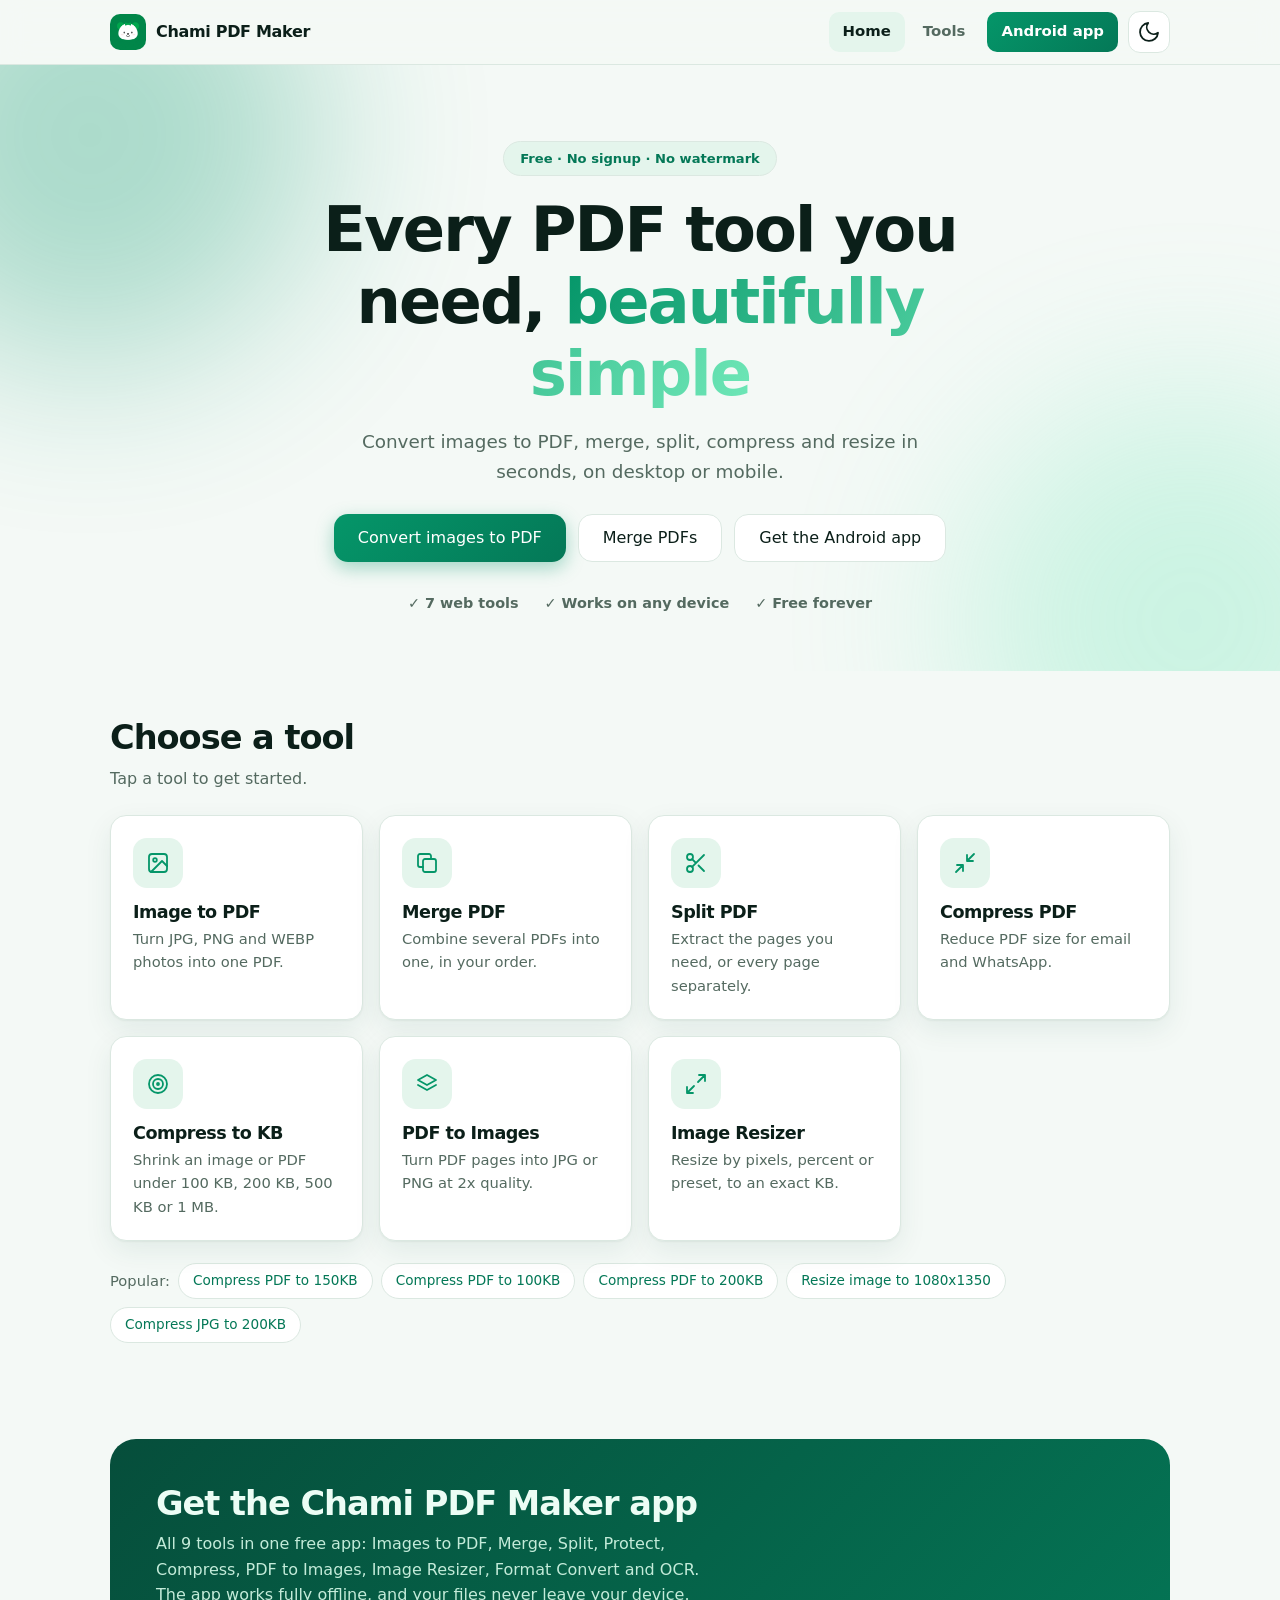
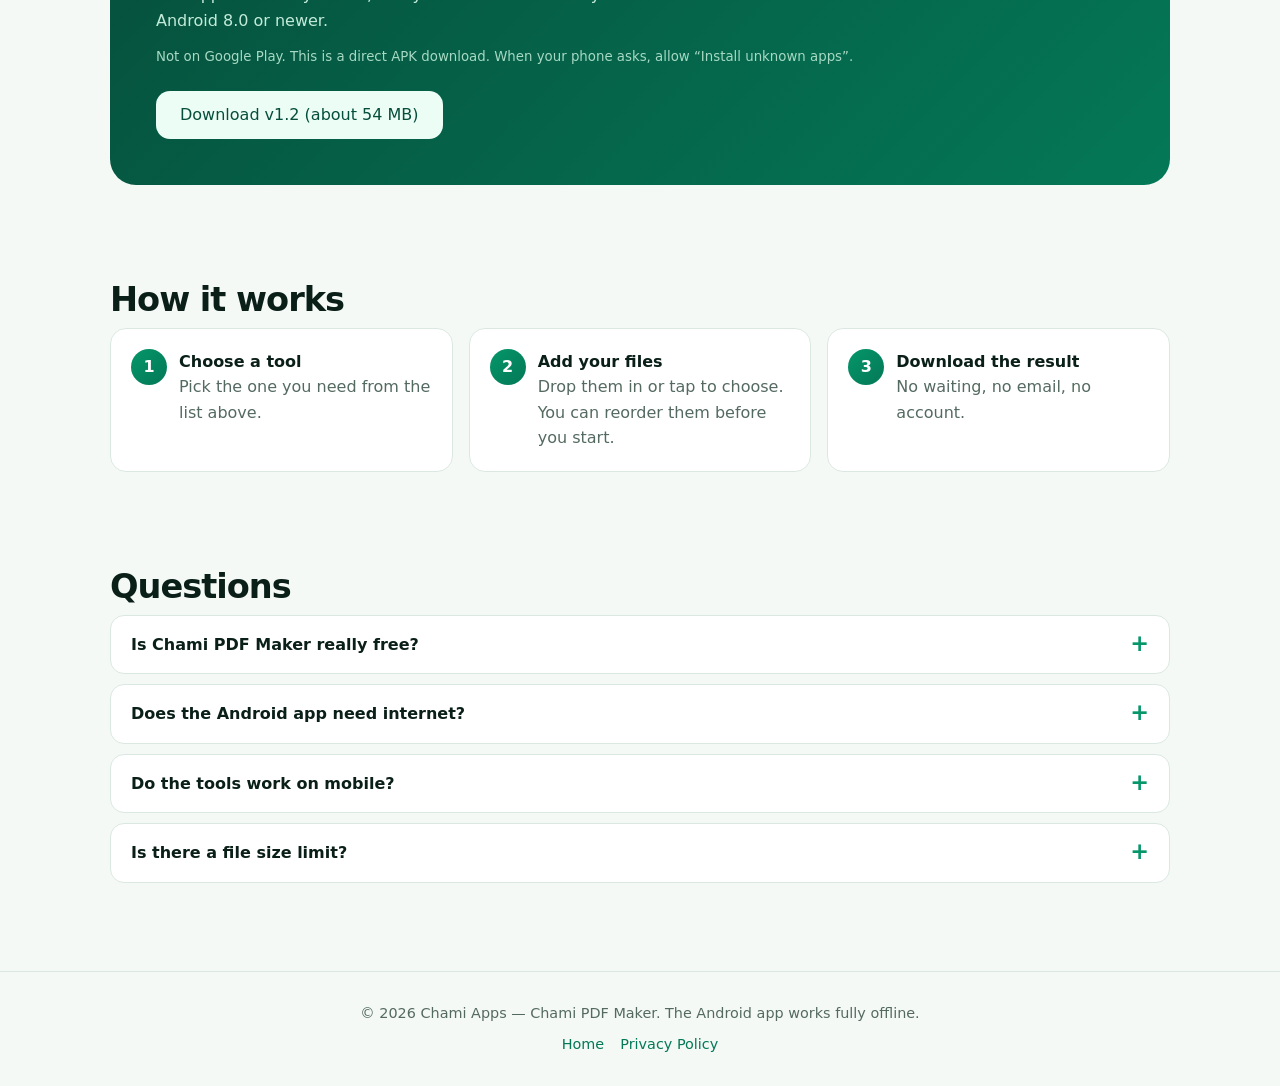
==== commit a602de1d: "App section: 10 tools -> 9, PDF Reader removed The Reader tool was removed from the app (not working" ====
--- a/index.html
+++ b/index.html
@@ -165,7 +165,7 @@
     <div class="app">
       <div>
         <h2 style="margin:0">Get the Chami PDF Maker app</h2>
-        <p>All 10 tools in one free app: Images to PDF, Merge, Split, Protect, Compress, PDF to Images, Image Resizer, PDF Reader, Format Convert and OCR. The app works fully offline, and your files never leave your device. Android 8.0 or newer.</p>
+        <p>All 9 tools in one free app: Images to PDF, Merge, Split, Protect, Compress, PDF to Images, Image Resizer, Format Convert and OCR. The app works fully offline, and your files never leave your device. Android 8.0 or newer.</p>
         <small>Not on Google Play. This is a direct APK download. When your phone asks, allow “Install unknown apps”.</small>
       </div>
       <a class="btn" href="https://github.com/chamitools/chami-pdf-maker/releases/download/v1.2/chami-pdf-maker-v1.2.apk">Download v1.2 (about 54 MB)</a>
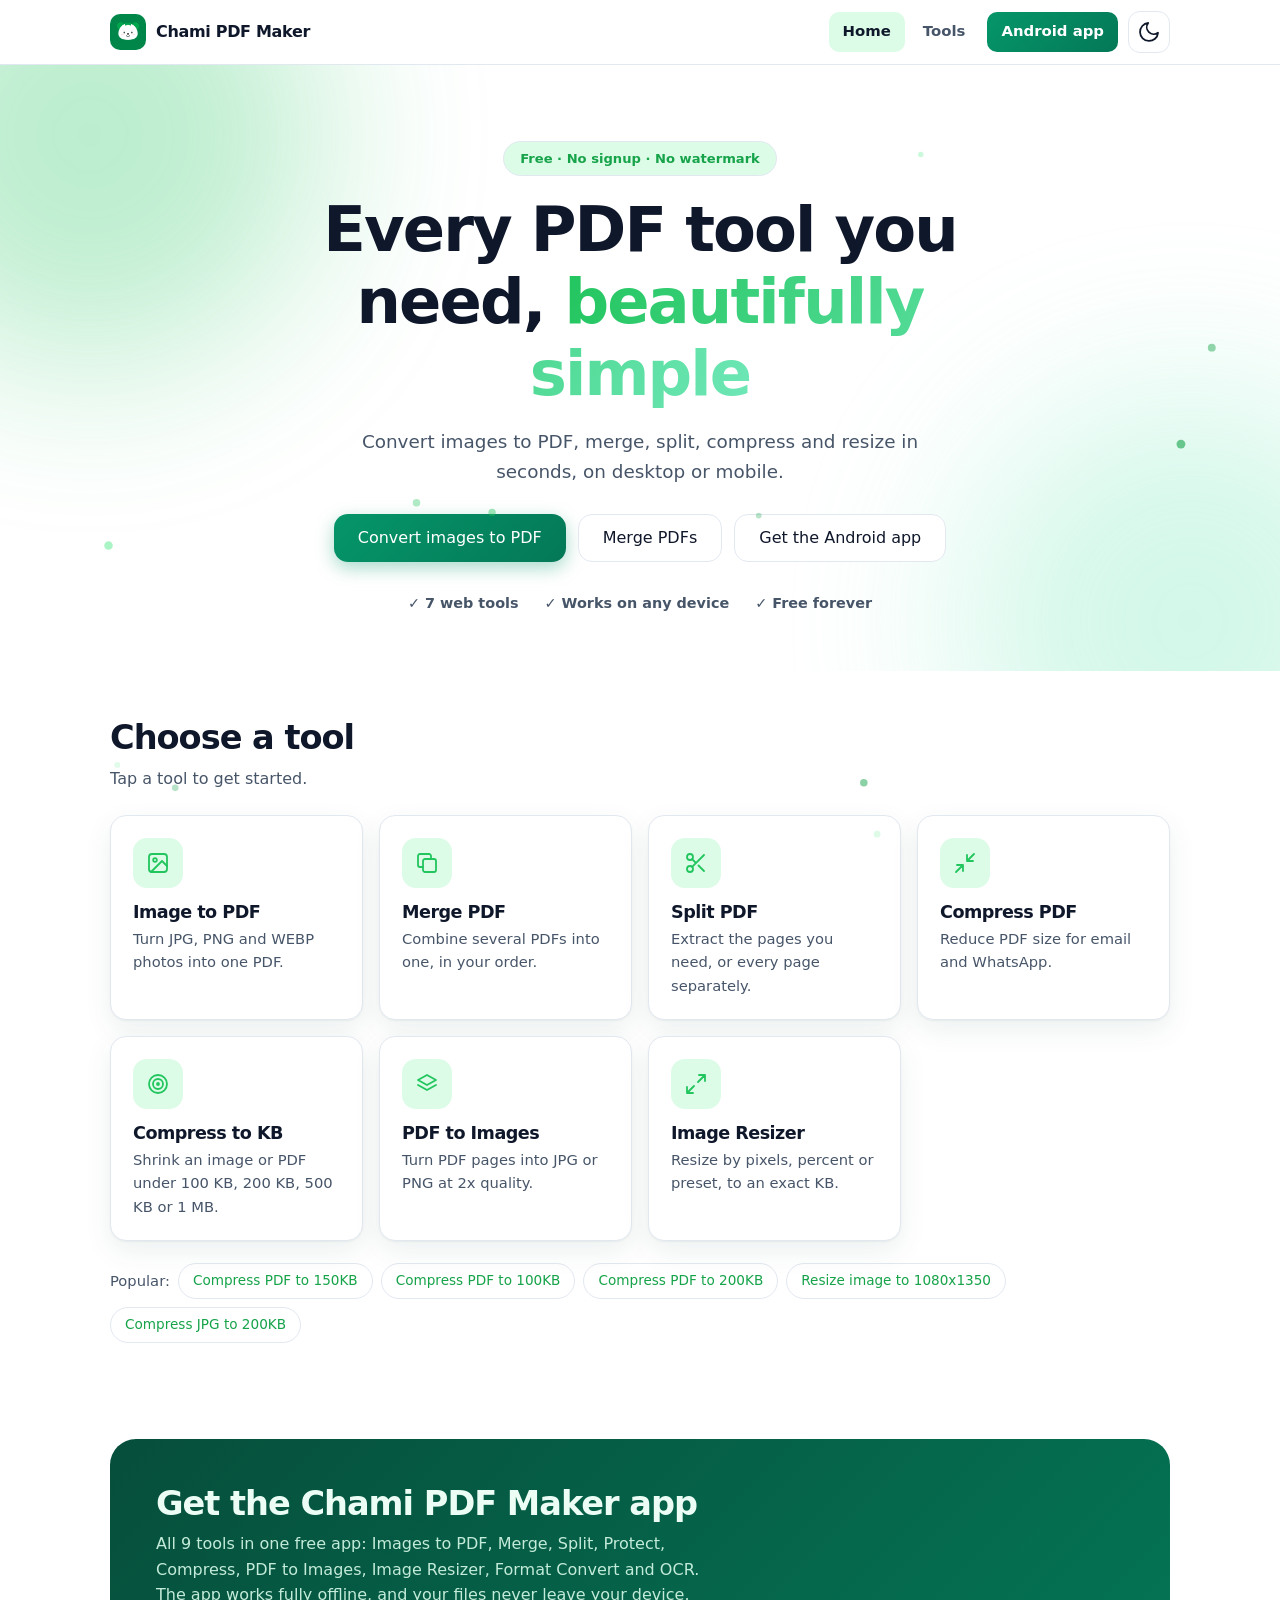
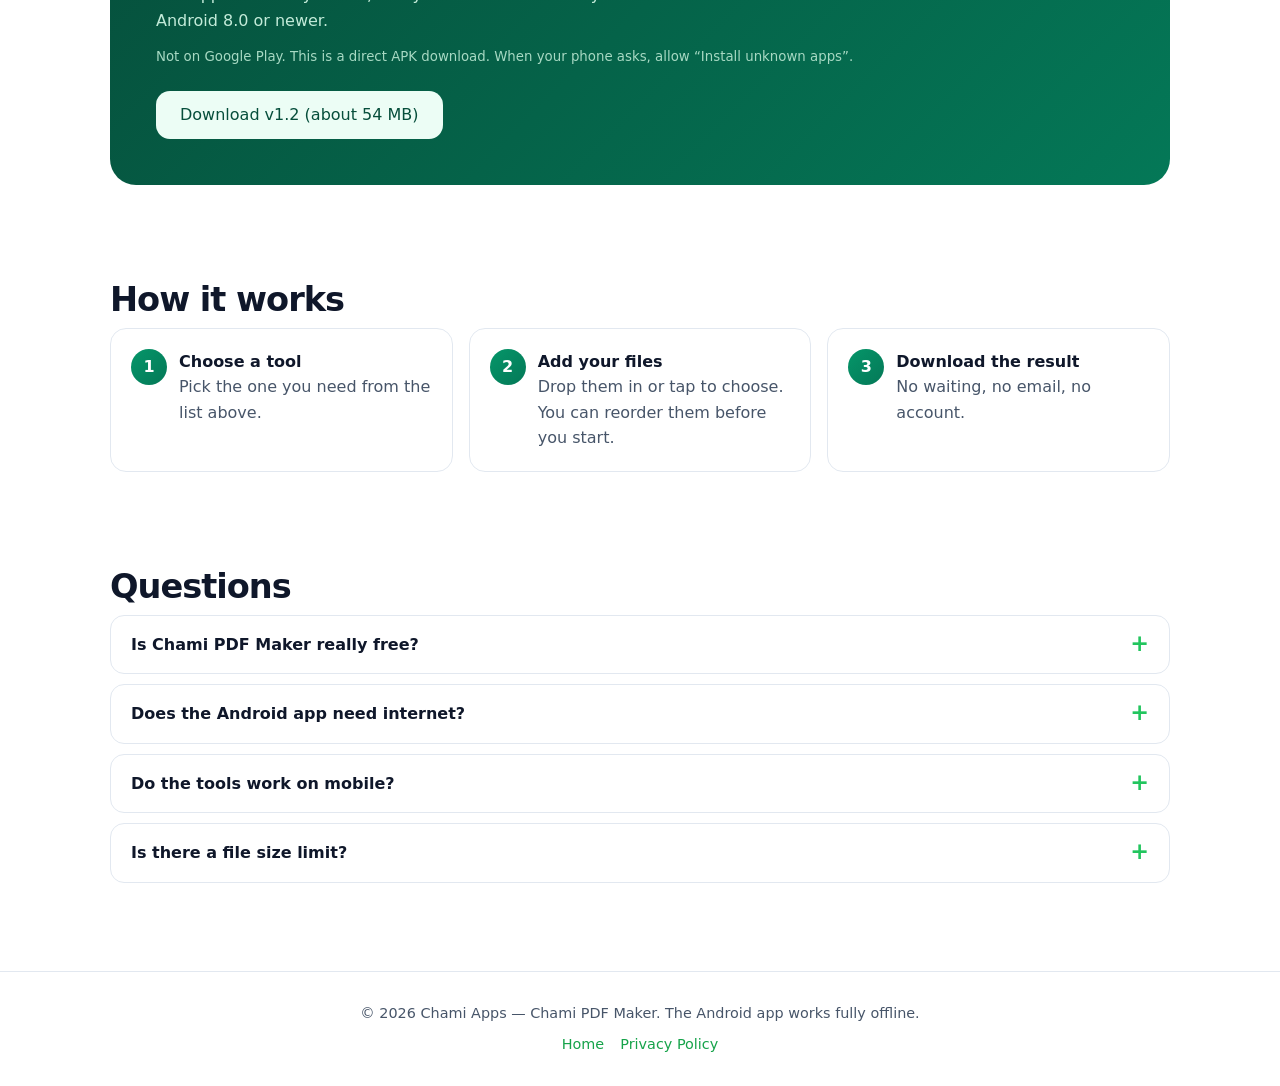
==== commit 6bd0f6ef: "Website: Particles live animation (like the app) + Executive Emerald colours to match the app - New " ====
--- a/index.html
+++ b/index.html
@@ -5,17 +5,23 @@
 <meta name="viewport" content="width=device-width, initial-scale=1, viewport-fit=cover">
 <title>Free PDF Tools — Image to PDF, Merge, Split, Compress</title>
 <meta name="description" content="Free online PDF tools: image to PDF, merge, split, compress PDF and resize images. No signup, no watermark. Get the free offline Android app.">
-<meta name="theme-color" content="#064e3b">
+<meta name="theme-color" content="#14532D">
 <meta property="og:title" content="Chami PDF Maker — Free PDF Tools"><meta property="og:description" content="Image to PDF, merge, split, compress and resize. Free, no signup, no watermark."><meta property="og:type" content="website">
 <meta http-equiv="Content-Security-Policy" content="default-src 'self'; script-src 'self' 'unsafe-inline' https://cdnjs.cloudflare.com; worker-src 'self' blob: https://cdnjs.cloudflare.com; style-src 'self' 'unsafe-inline'; img-src 'self' data: blob:; connect-src 'self' blob: data: https://cdnjs.cloudflare.com; object-src 'none'; base-uri 'self'; form-action 'none'">
 <meta name="referrer" content="strict-origin-when-cross-origin">
 <script>try{var t=localStorage.getItem("theme");document.documentElement.dataset.theme=t||(matchMedia("(prefers-color-scheme:dark)").matches?"dark":"light")}catch(e){}</script>
 <link rel="canonical" href="https://chamitools.github.io/chami-pdf-maker-website/">
-<link rel="icon" href="assets/panda-512.png">
+<link rel="icon" type="image/x-icon" href="favicon.ico">
+<link rel="icon" type="image/png" sizes="48x48" href="favicon-48x48.png">
+<link rel="icon" type="image/png" sizes="512x512" href="assets/panda-512.png">
+<link rel="apple-touch-icon" href="assets/panda-512.png">
+<script type="application/ld+json">
+{"@context":"https://schema.org","@type":"WebSite","name":"Chami PDF Maker","alternateName":"Chami Tools","url":"https://chamitools.github.io/chami-pdf-maker-website/","logo":"https://chamitools.github.io/chami-pdf-maker-website/assets/panda-512.png"}
+</script>
 <style>
 /* ===== Colours: change the --accent lines to restyle the whole site ===== */
-:root{--bg:#f4f9f6;--card:#fff;--ink:#0b1f19;--muted:#546a60;--line:#dbe8e1;--accent:#059669;--accent-2:#065f46;--link:#047857;--soft:#e4f5ec;--ok:#047857;--bad:#b91c1c;--errbg:#fee2e2;--r:16px;--sh:0 1px 2px rgba(6,78,59,.06),0 10px 28px rgba(6,78,59,.08);color-scheme:light}
-:root[data-theme=dark]{--bg:#06130f;--card:#0d211a;--ink:#e8f5ef;--muted:#9bb7aa;--line:#183b2f;--accent:#10b981;--link:#34d399;--soft:#0f2e23;--ok:#34d399;--bad:#fca5a5;--errbg:#3b1414;--sh:0 1px 2px #0006,0 10px 28px #0006;color-scheme:dark}
+:root{--bg:#FFFFFF;--card:#fff;--ink:#0F172A;--muted:#475569;--line:#E2E8F0;--accent:#22C55E;--accent-2:#14532D;--link:#16A34A;--soft:#DCFCE7;--ok:#16A34A;--bad:#b91c1c;--errbg:#fee2e2;--r:16px;--sh:0 1px 2px rgba(6,78,59,.06),0 10px 28px rgba(6,78,59,.08);color-scheme:light}
+:root[data-theme=dark]{--bg:#052E16;--card:#0d211a;--ink:#e8f5ef;--muted:#9bb7aa;--line:#183b2f;--accent:#22C55E;--link:#4ADE80;--soft:#14532D;--ok:#4ADE80;--bad:#fca5a5;--errbg:#3b1414;--sh:0 1px 2px #0006,0 10px 28px #0006;color-scheme:dark}
 *{box-sizing:border-box;margin:0}
 [hidden]{display:none!important}
 html{scroll-behavior:smooth;scroll-padding-top:84px;-webkit-text-size-adjust:100%}
@@ -595,5 +601,6 @@
 window.addEventListener("hashchange",route);
 route();
 </script>
+<script defer src="assets/particles.js?v=1"></script>
 </body>
 </html>
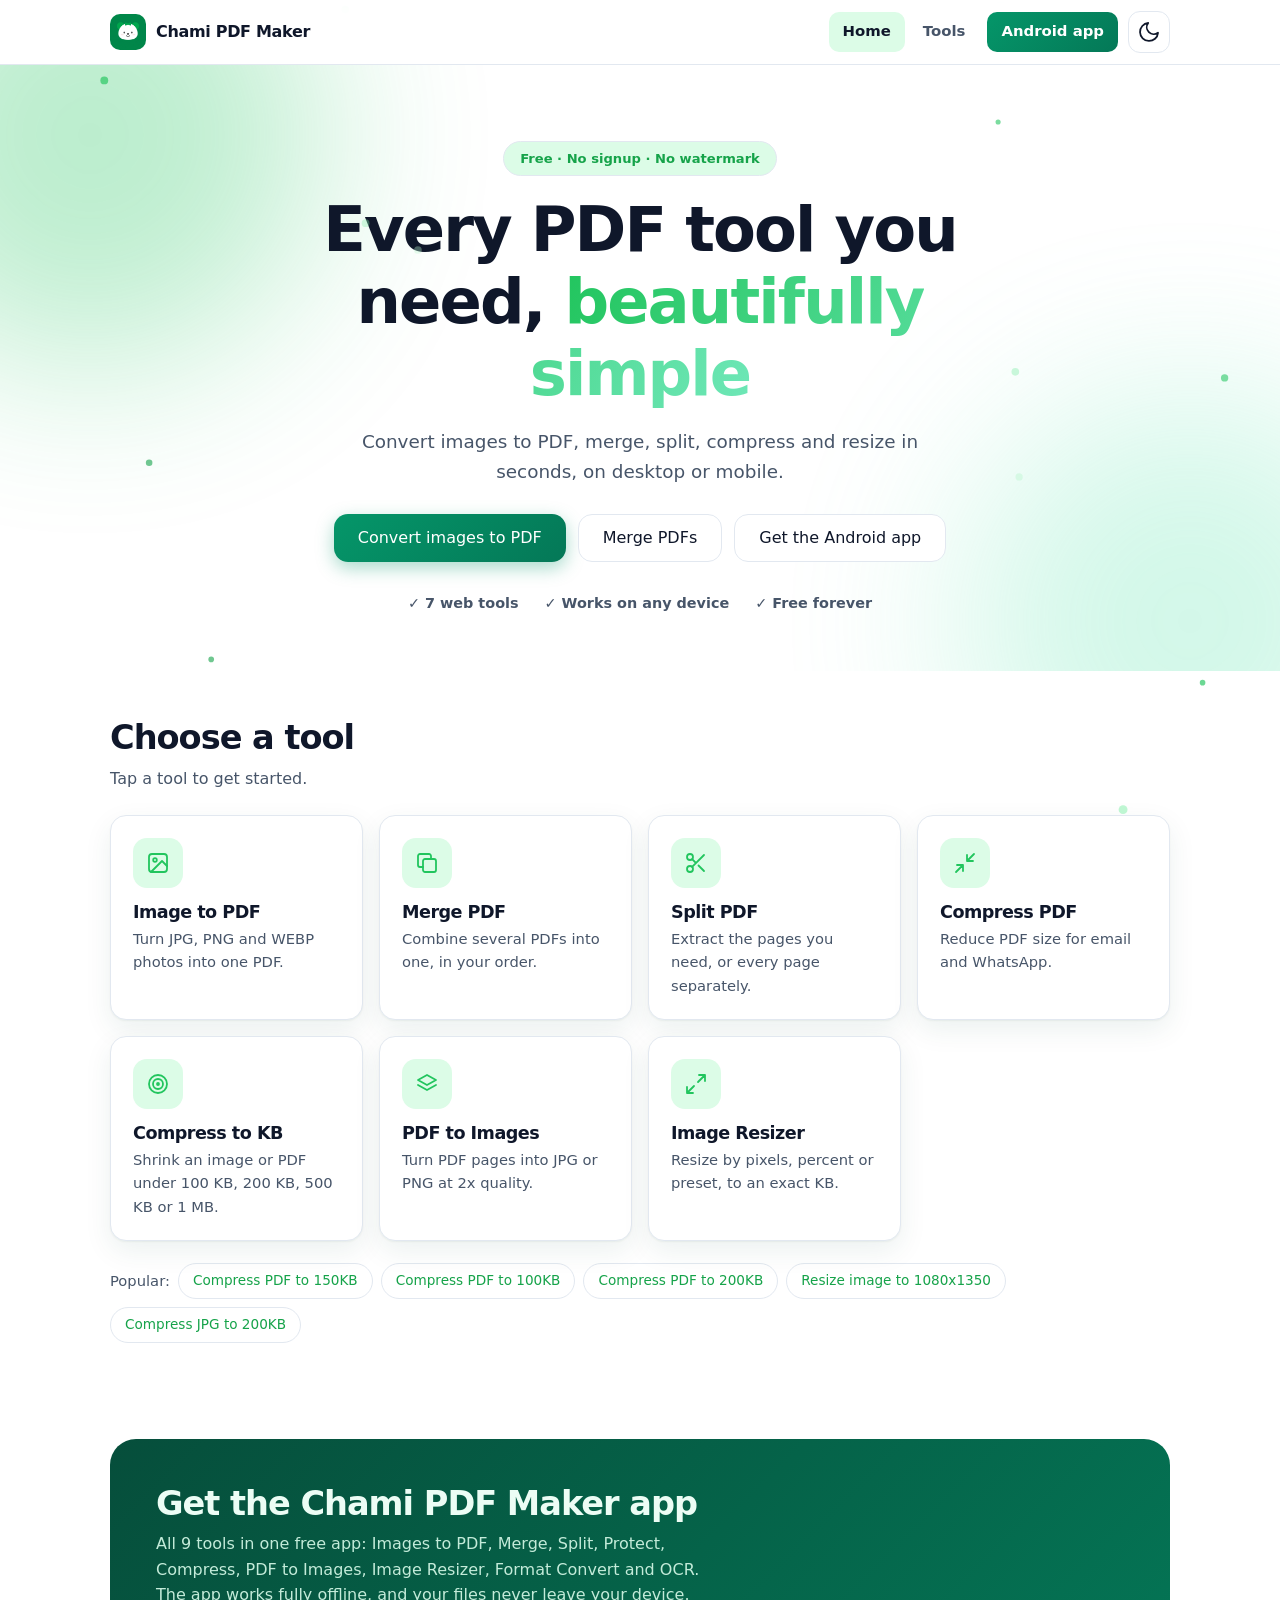
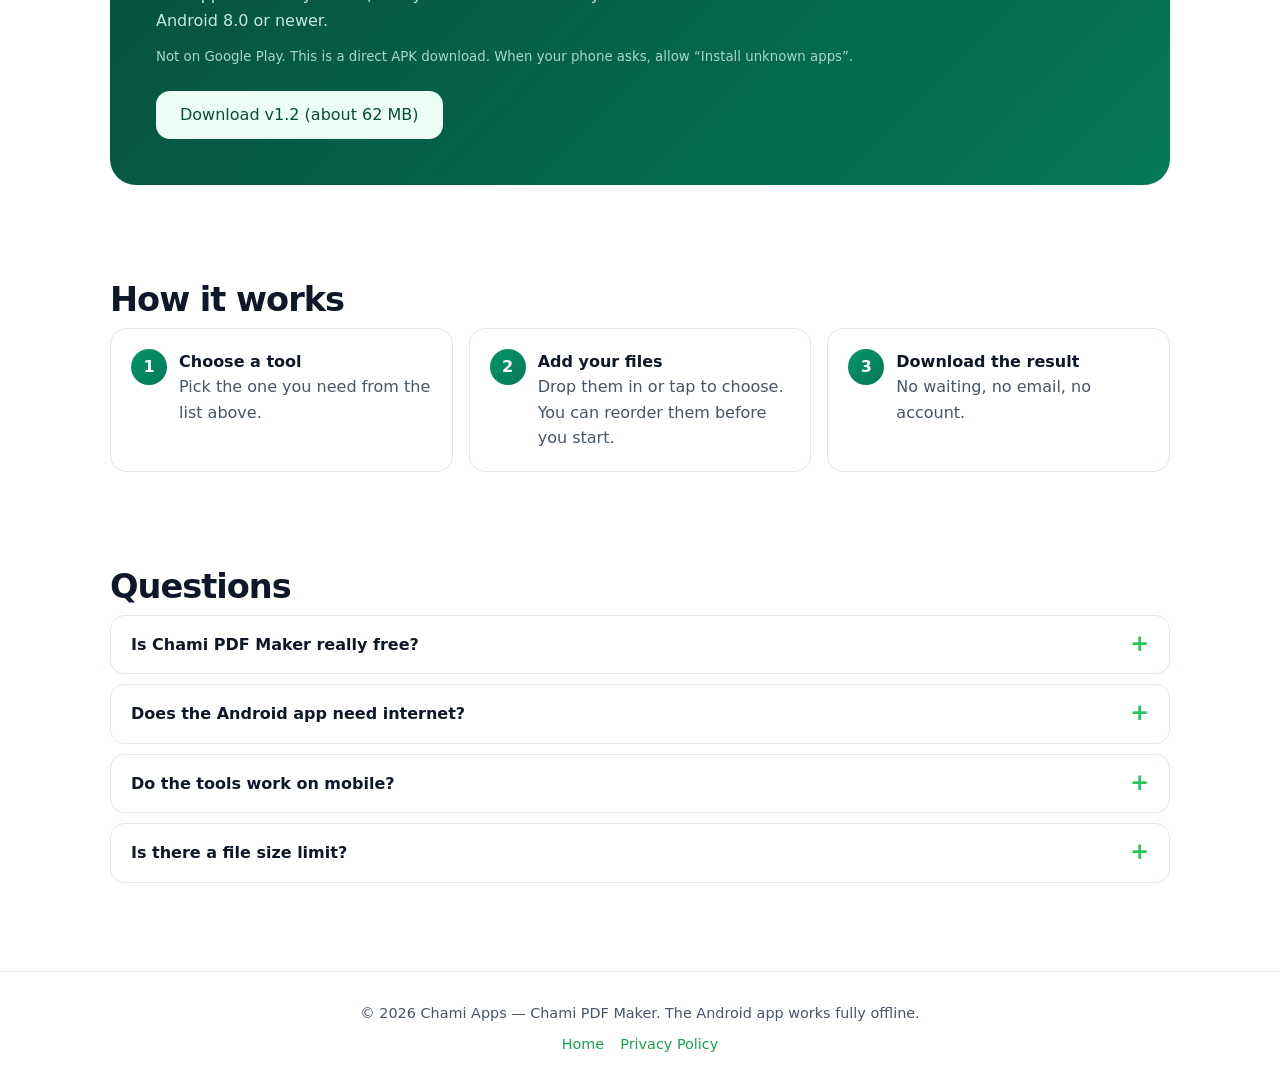
==== commit 0b00c916: "Website: APK download now the latest v1.2 build (versionCode 3, ~62 MB) The v1.2 GitHub Release asse" ====
--- a/index.html
+++ b/index.html
@@ -174,7 +174,7 @@
         <p>All 9 tools in one free app: Images to PDF, Merge, Split, Protect, Compress, PDF to Images, Image Resizer, Format Convert and OCR. The app works fully offline, and your files never leave your device. Android 8.0 or newer.</p>
         <small>Not on Google Play. This is a direct APK download. When your phone asks, allow “Install unknown apps”.</small>
       </div>
-      <a class="btn" href="https://github.com/chamitools/chami-pdf-maker/releases/download/v1.2/chami-pdf-maker-v1.2.apk">Download v1.2 (about 54 MB)</a>
+      <a class="btn" href="https://github.com/chamitools/chami-pdf-maker/releases/download/v1.2/chami-pdf-maker-v1.2.apk">Download v1.2 (about 62 MB)</a>
     </div>
   </div></section>
 
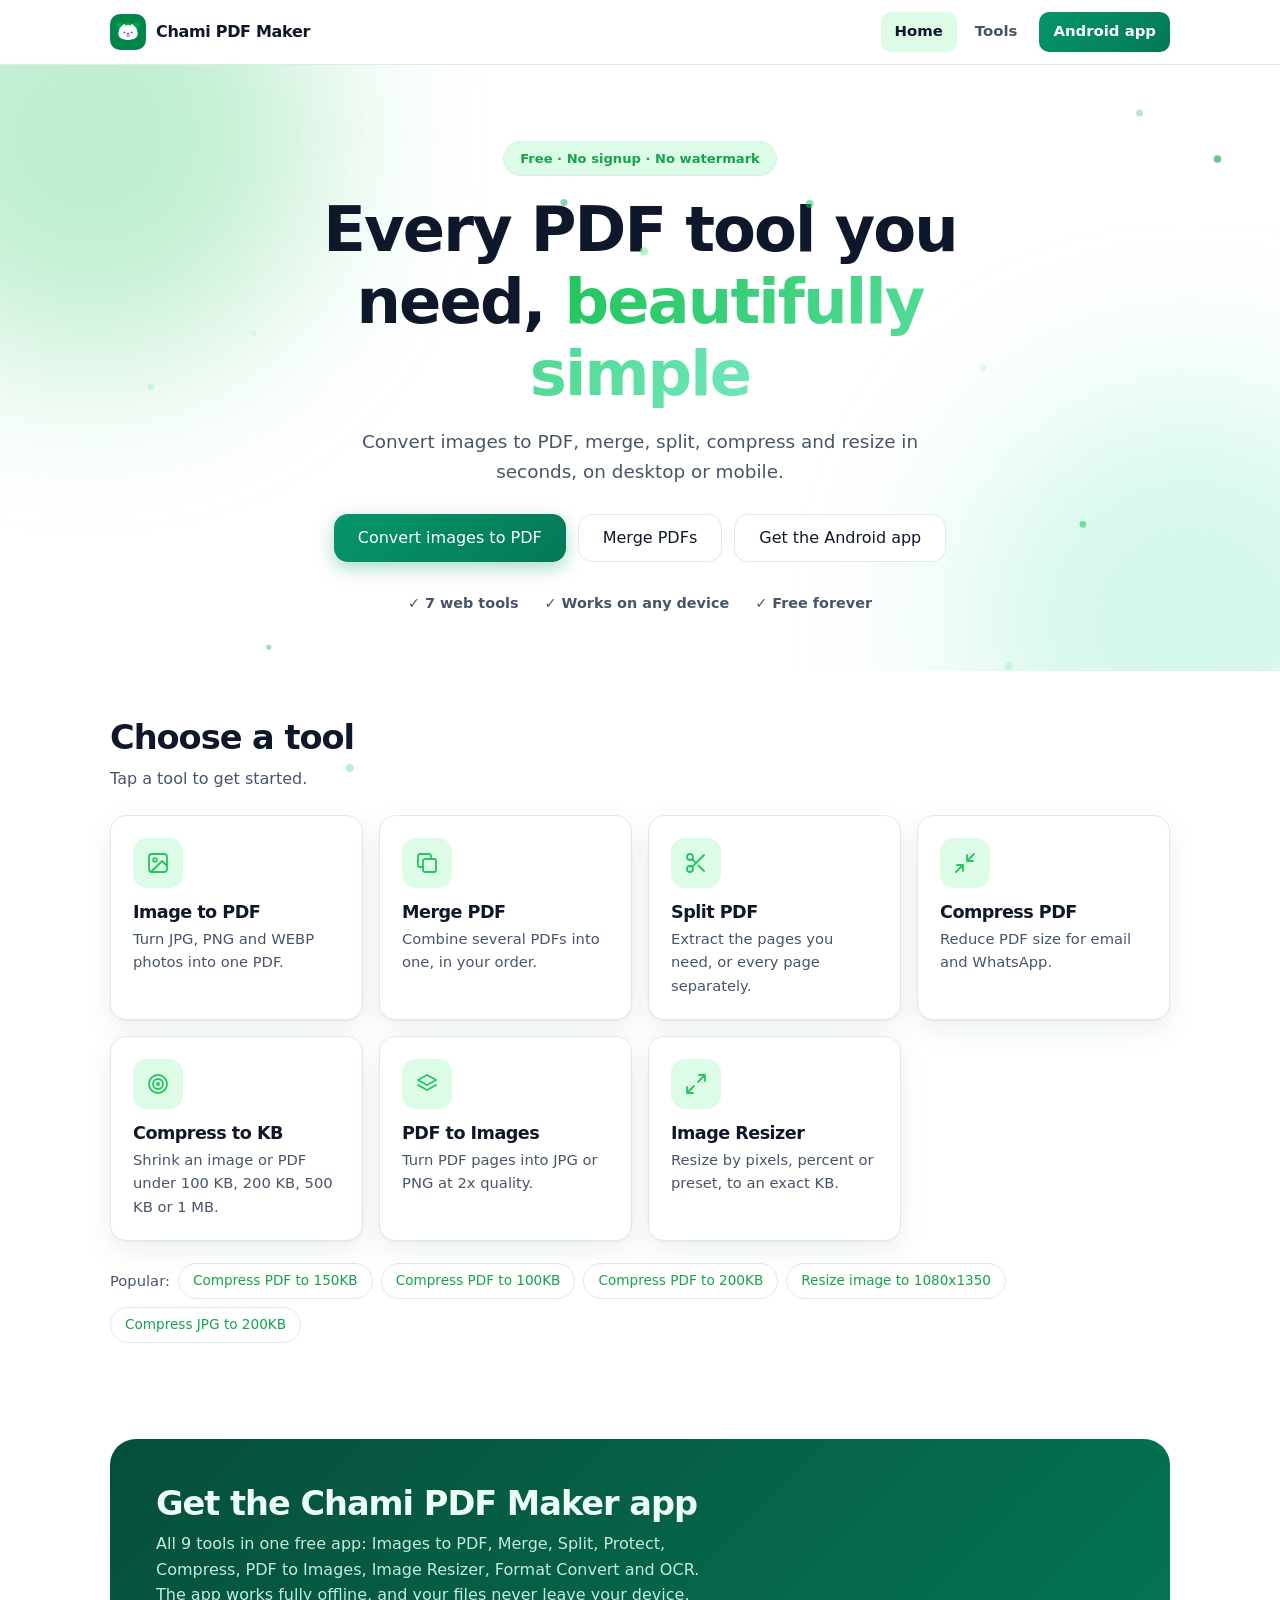
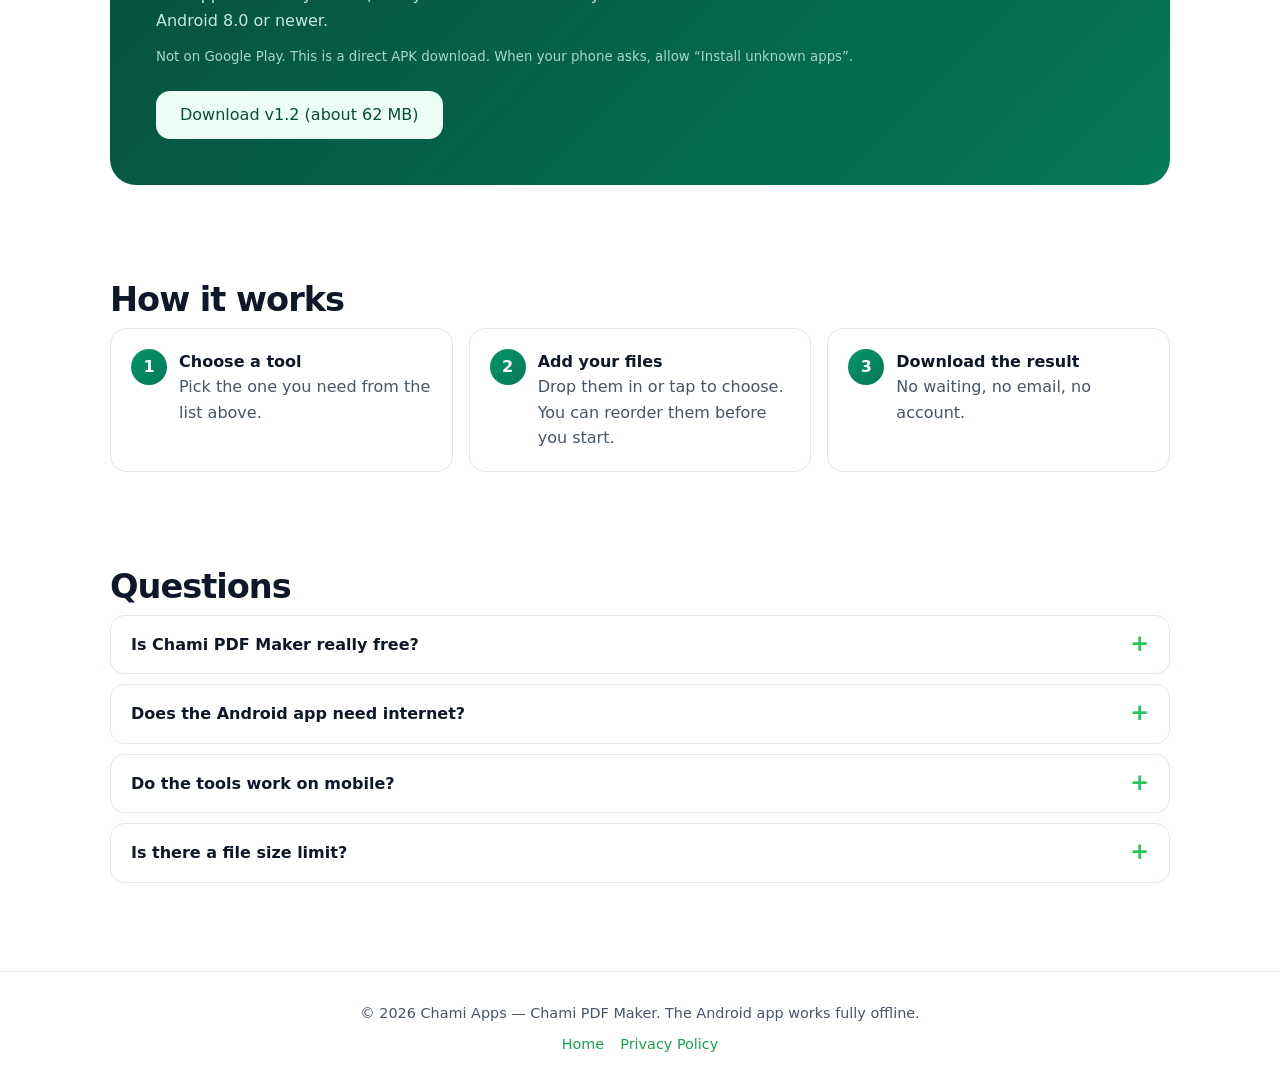
==== commit 15e608fc: "Website: remove dark theme — light (white) theme only The homepage defaulted to dark on dark-mode ph" ====
--- a/index.html
+++ b/index.html
@@ -9,7 +9,6 @@
 <meta property="og:title" content="Chami PDF Maker — Free PDF Tools"><meta property="og:description" content="Image to PDF, merge, split, compress and resize. Free, no signup, no watermark."><meta property="og:type" content="website">
 <meta http-equiv="Content-Security-Policy" content="default-src 'self'; script-src 'self' 'unsafe-inline' https://cdnjs.cloudflare.com; worker-src 'self' blob: https://cdnjs.cloudflare.com; style-src 'self' 'unsafe-inline'; img-src 'self' data: blob:; connect-src 'self' blob: data: https://cdnjs.cloudflare.com; object-src 'none'; base-uri 'self'; form-action 'none'">
 <meta name="referrer" content="strict-origin-when-cross-origin">
-<script>try{var t=localStorage.getItem("theme");document.documentElement.dataset.theme=t||(matchMedia("(prefers-color-scheme:dark)").matches?"dark":"light")}catch(e){}</script>
 <link rel="canonical" href="https://chamitools.github.io/chami-pdf-maker-website/">
 <link rel="icon" type="image/x-icon" href="favicon.ico">
 <link rel="icon" type="image/png" sizes="48x48" href="favicon-48x48.png">
@@ -21,7 +20,7 @@
 <style>
 /* ===== Colours: change the --accent lines to restyle the whole site ===== */
 :root{--bg:#FFFFFF;--card:#fff;--ink:#0F172A;--muted:#475569;--line:#E2E8F0;--accent:#22C55E;--accent-2:#14532D;--link:#16A34A;--soft:#DCFCE7;--ok:#16A34A;--bad:#b91c1c;--errbg:#fee2e2;--r:16px;--sh:0 1px 2px rgba(6,78,59,.06),0 10px 28px rgba(6,78,59,.08);color-scheme:light}
-:root[data-theme=dark]{--bg:#052E16;--card:#0d211a;--ink:#e8f5ef;--muted:#9bb7aa;--line:#183b2f;--accent:#22C55E;--link:#4ADE80;--soft:#14532D;--ok:#4ADE80;--bad:#fca5a5;--errbg:#3b1414;--sh:0 1px 2px #0006,0 10px 28px #0006;color-scheme:dark}
+
 *{box-sizing:border-box;margin:0}
 [hidden]{display:none!important}
 html{scroll-behavior:smooth;scroll-padding-top:84px;-webkit-text-size-adjust:100%}
@@ -45,7 +44,7 @@
 nav a.dl{background:linear-gradient(135deg,#059669,#047857);color:#fff;margin-left:4px}
 .icbtn{width:42px;height:42px;display:grid;place-items:center;background:var(--card);border:1px solid var(--line);border-radius:12px;color:var(--ink);cursor:pointer;transition:.2s}
 .icbtn:hover{border-color:var(--accent)}
-.sun{display:none}[data-theme=dark] .sun{display:block}[data-theme=dark] .moon{display:none}
+
 #burger{display:none}
 @media(max-width:760px){#burger{display:grid}nav{display:none;position:absolute;left:0;right:0;top:100%;background:var(--bg);border-bottom:1px solid var(--line);padding:10px 20px 16px;flex-direction:column;align-items:stretch}nav.open{display:flex;animation:drop .22s ease}nav a{padding:13px}nav a.dl{margin:6px 0 0;text-align:center}}
 @keyframes drop{from{opacity:0;transform:translateY(-8px)}to{opacity:1;transform:none}}
@@ -140,7 +139,6 @@
   <div class="wrap bar">
     <a class="brand" href="#home"><img src="assets/panda-512.png" alt="Chami PDF Maker logo" width="34" height="34">Chami PDF Maker</a>
     <nav id="nav"></nav>
-    <button class="icbtn" id="theme" type="button" aria-label="Switch light or dark theme"><svg class="i moon"><use href="#moon"/></svg><svg class="i sun"><use href="#sun"/></svg></button>
     <button class="icbtn" id="burger" type="button" aria-label="Open menu" aria-expanded="false" aria-controls="nav"><svg class="i"><use href="#menu"/></svg></button>
   </div>
 </header>
@@ -472,7 +470,7 @@
 /* ---------- page: nav + cards ---------- */
 $("#nav").innerHTML=`<a href="#home" data-r="home">Home</a><a href="#tools" data-r="tools">Tools</a><a class="dl" href="#download-app" data-r="app">Android app</a>`;
 $("#tabs").innerHTML=TOOLS.map(t=>`<a href="#${t.id}" data-r="${t.id}"><svg class="i"><use href="#${t.icon}"/></svg>${t.name}</a>`).join("");
-$("#theme").onclick=()=>{const d=document.documentElement,n=d.dataset.theme==="dark"?"light":"dark";d.dataset.theme=n;try{localStorage.setItem("theme",n)}catch(e){}};
+
 $("#cards").innerHTML=TOOLS.map(t=>`<a class="tc" href="#${t.id}"><div class="ic" aria-hidden="true"><svg class="i"><use href="#${t.icon}"/></svg></div><h3>${t.name}</h3><p>${t.short}</p></a>`).join("");
 $("#burger").onclick=()=>{const n=$("#nav"),o=n.classList.toggle("open");$("#burger").setAttribute("aria-expanded",o)};
 
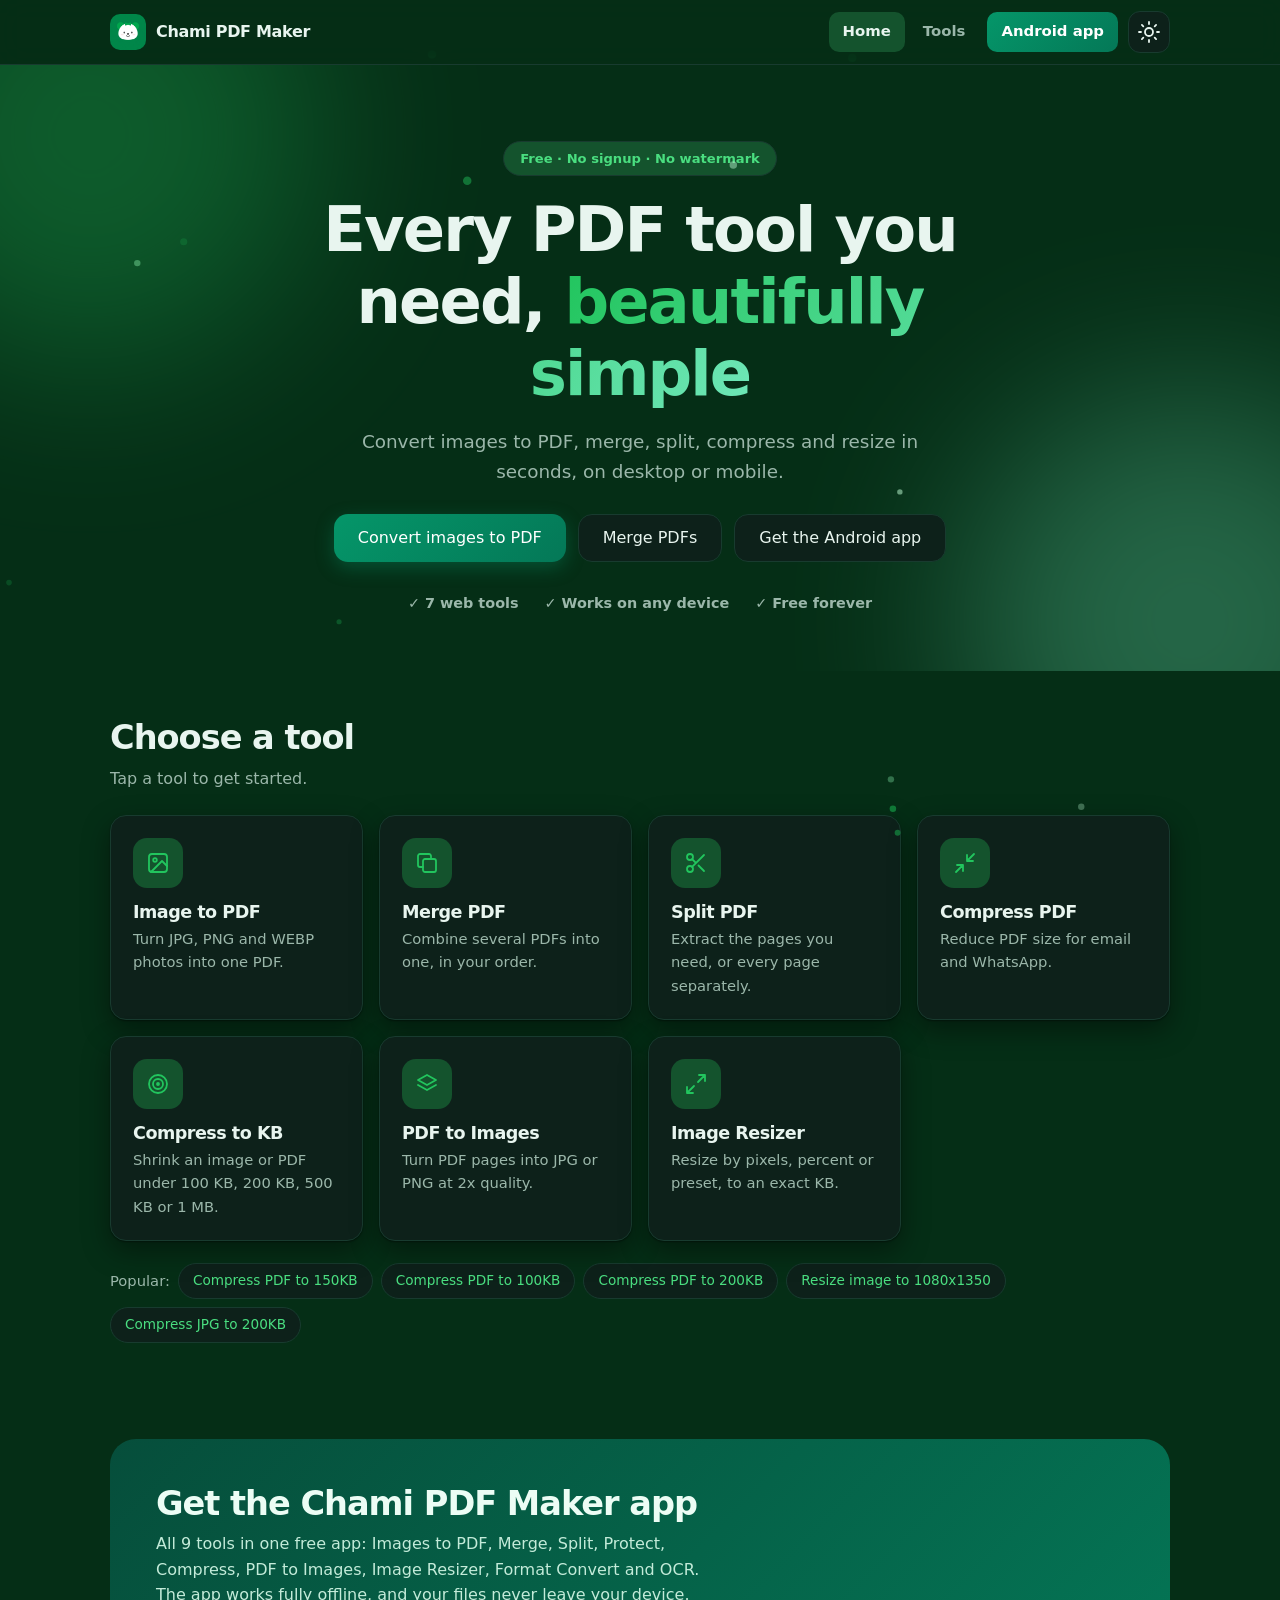
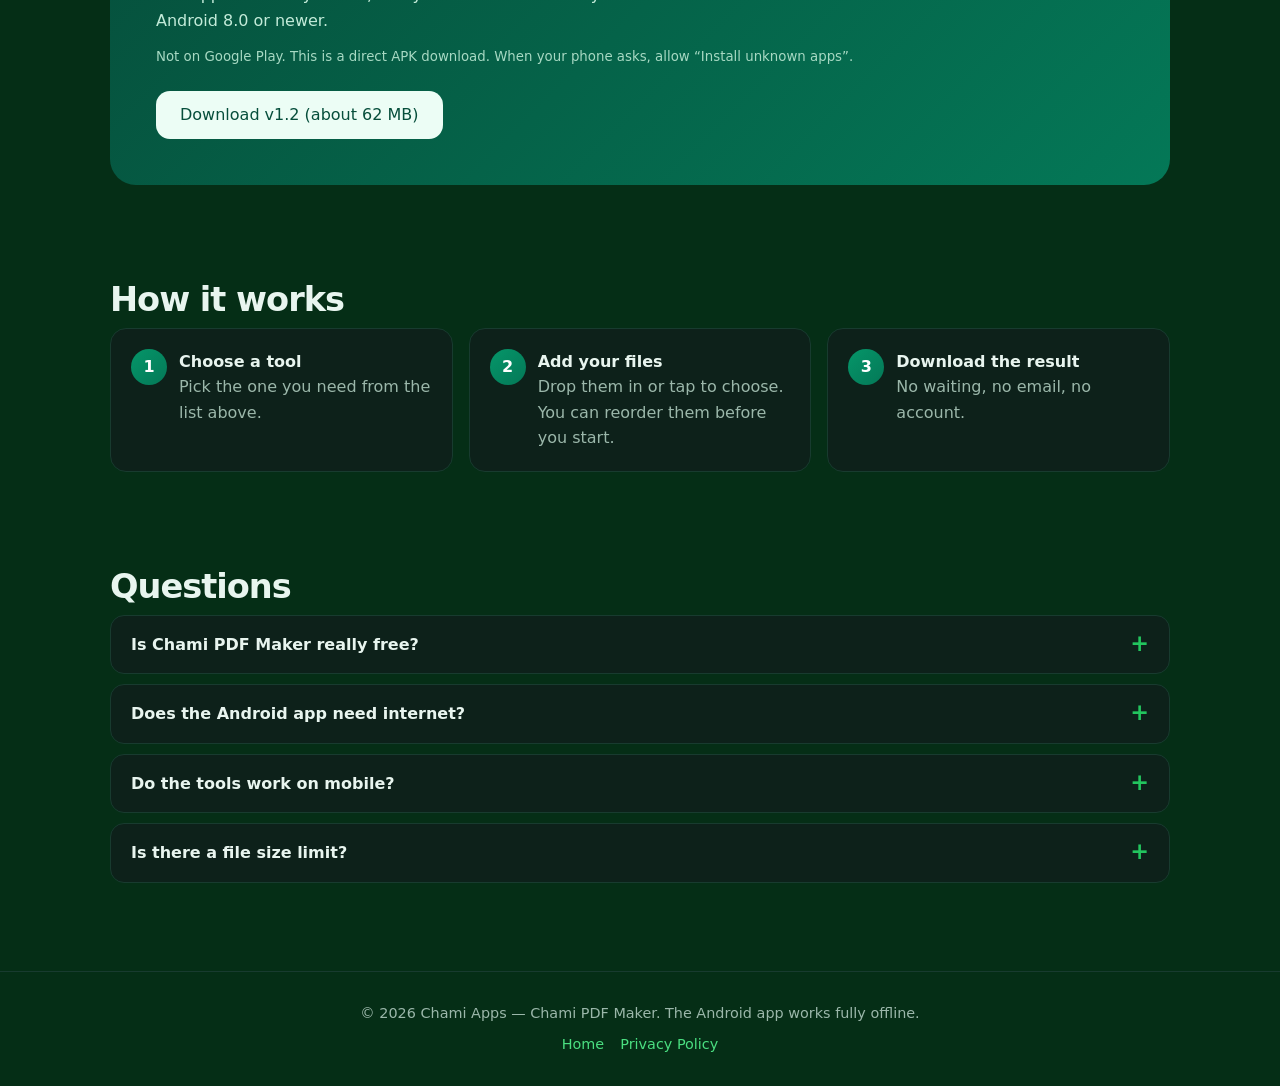
==== commit 1d3d29ff: "Website: dark theme back as the default, with working light switch User asked for the dark look from" ====
--- a/index.html
+++ b/index.html
@@ -9,6 +9,7 @@
 <meta property="og:title" content="Chami PDF Maker — Free PDF Tools"><meta property="og:description" content="Image to PDF, merge, split, compress and resize. Free, no signup, no watermark."><meta property="og:type" content="website">
 <meta http-equiv="Content-Security-Policy" content="default-src 'self'; script-src 'self' 'unsafe-inline' https://cdnjs.cloudflare.com; worker-src 'self' blob: https://cdnjs.cloudflare.com; style-src 'self' 'unsafe-inline'; img-src 'self' data: blob:; connect-src 'self' blob: data: https://cdnjs.cloudflare.com; object-src 'none'; base-uri 'self'; form-action 'none'">
 <meta name="referrer" content="strict-origin-when-cross-origin">
+<script>try{var t=localStorage.getItem("theme");document.documentElement.dataset.theme=t||"dark"}catch(e){document.documentElement.dataset.theme="dark"}</script>
 <link rel="canonical" href="https://chamitools.github.io/chami-pdf-maker-website/">
 <link rel="icon" type="image/x-icon" href="favicon.ico">
 <link rel="icon" type="image/png" sizes="48x48" href="favicon-48x48.png">
@@ -20,6 +21,7 @@
 <style>
 /* ===== Colours: change the --accent lines to restyle the whole site ===== */
 :root{--bg:#FFFFFF;--card:#fff;--ink:#0F172A;--muted:#475569;--line:#E2E8F0;--accent:#22C55E;--accent-2:#14532D;--link:#16A34A;--soft:#DCFCE7;--ok:#16A34A;--bad:#b91c1c;--errbg:#fee2e2;--r:16px;--sh:0 1px 2px rgba(6,78,59,.06),0 10px 28px rgba(6,78,59,.08);color-scheme:light}
+:root[data-theme=dark]{--bg:#052E16;--card:#0d211a;--ink:#e8f5ef;--muted:#9bb7aa;--line:#183b2f;--accent:#22C55E;--link:#4ADE80;--soft:#14532D;--ok:#4ADE80;--bad:#fca5a5;--errbg:#3b1414;--sh:0 1px 2px #0006,0 10px 28px #0006;color-scheme:dark}
 
 *{box-sizing:border-box;margin:0}
 [hidden]{display:none!important}
@@ -44,6 +46,7 @@
 nav a.dl{background:linear-gradient(135deg,#059669,#047857);color:#fff;margin-left:4px}
 .icbtn{width:42px;height:42px;display:grid;place-items:center;background:var(--card);border:1px solid var(--line);border-radius:12px;color:var(--ink);cursor:pointer;transition:.2s}
 .icbtn:hover{border-color:var(--accent)}
+.sun{display:none}[data-theme=dark] .sun{display:block}[data-theme=dark] .moon{display:none}
 
 #burger{display:none}
 @media(max-width:760px){#burger{display:grid}nav{display:none;position:absolute;left:0;right:0;top:100%;background:var(--bg);border-bottom:1px solid var(--line);padding:10px 20px 16px;flex-direction:column;align-items:stretch}nav.open{display:flex;animation:drop .22s ease}nav a{padding:13px}nav a.dl{margin:6px 0 0;text-align:center}}
@@ -139,6 +142,7 @@
   <div class="wrap bar">
     <a class="brand" href="#home"><img src="assets/panda-512.png" alt="Chami PDF Maker logo" width="34" height="34">Chami PDF Maker</a>
     <nav id="nav"></nav>
+    <button class="icbtn" id="theme" type="button" aria-label="Switch light or dark theme"><svg class="i moon"><use href="#moon"/></svg><svg class="i sun"><use href="#sun"/></svg></button>
     <button class="icbtn" id="burger" type="button" aria-label="Open menu" aria-expanded="false" aria-controls="nav"><svg class="i"><use href="#menu"/></svg></button>
   </div>
 </header>
@@ -470,6 +474,7 @@
 /* ---------- page: nav + cards ---------- */
 $("#nav").innerHTML=`<a href="#home" data-r="home">Home</a><a href="#tools" data-r="tools">Tools</a><a class="dl" href="#download-app" data-r="app">Android app</a>`;
 $("#tabs").innerHTML=TOOLS.map(t=>`<a href="#${t.id}" data-r="${t.id}"><svg class="i"><use href="#${t.icon}"/></svg>${t.name}</a>`).join("");
+$("#theme").onclick=()=>{const d=document.documentElement,n=d.dataset.theme==="dark"?"light":"dark";d.dataset.theme=n;try{localStorage.setItem("theme",n)}catch(e){}};
 
 $("#cards").innerHTML=TOOLS.map(t=>`<a class="tc" href="#${t.id}"><div class="ic" aria-hidden="true"><svg class="i"><use href="#${t.icon}"/></svg></div><h3>${t.name}</h3><p>${t.short}</p></a>`).join("");
 $("#burger").onclick=()=>{const n=$("#nav"),o=n.classList.toggle("open");$("#burger").setAttribute("aria-expanded",o)};
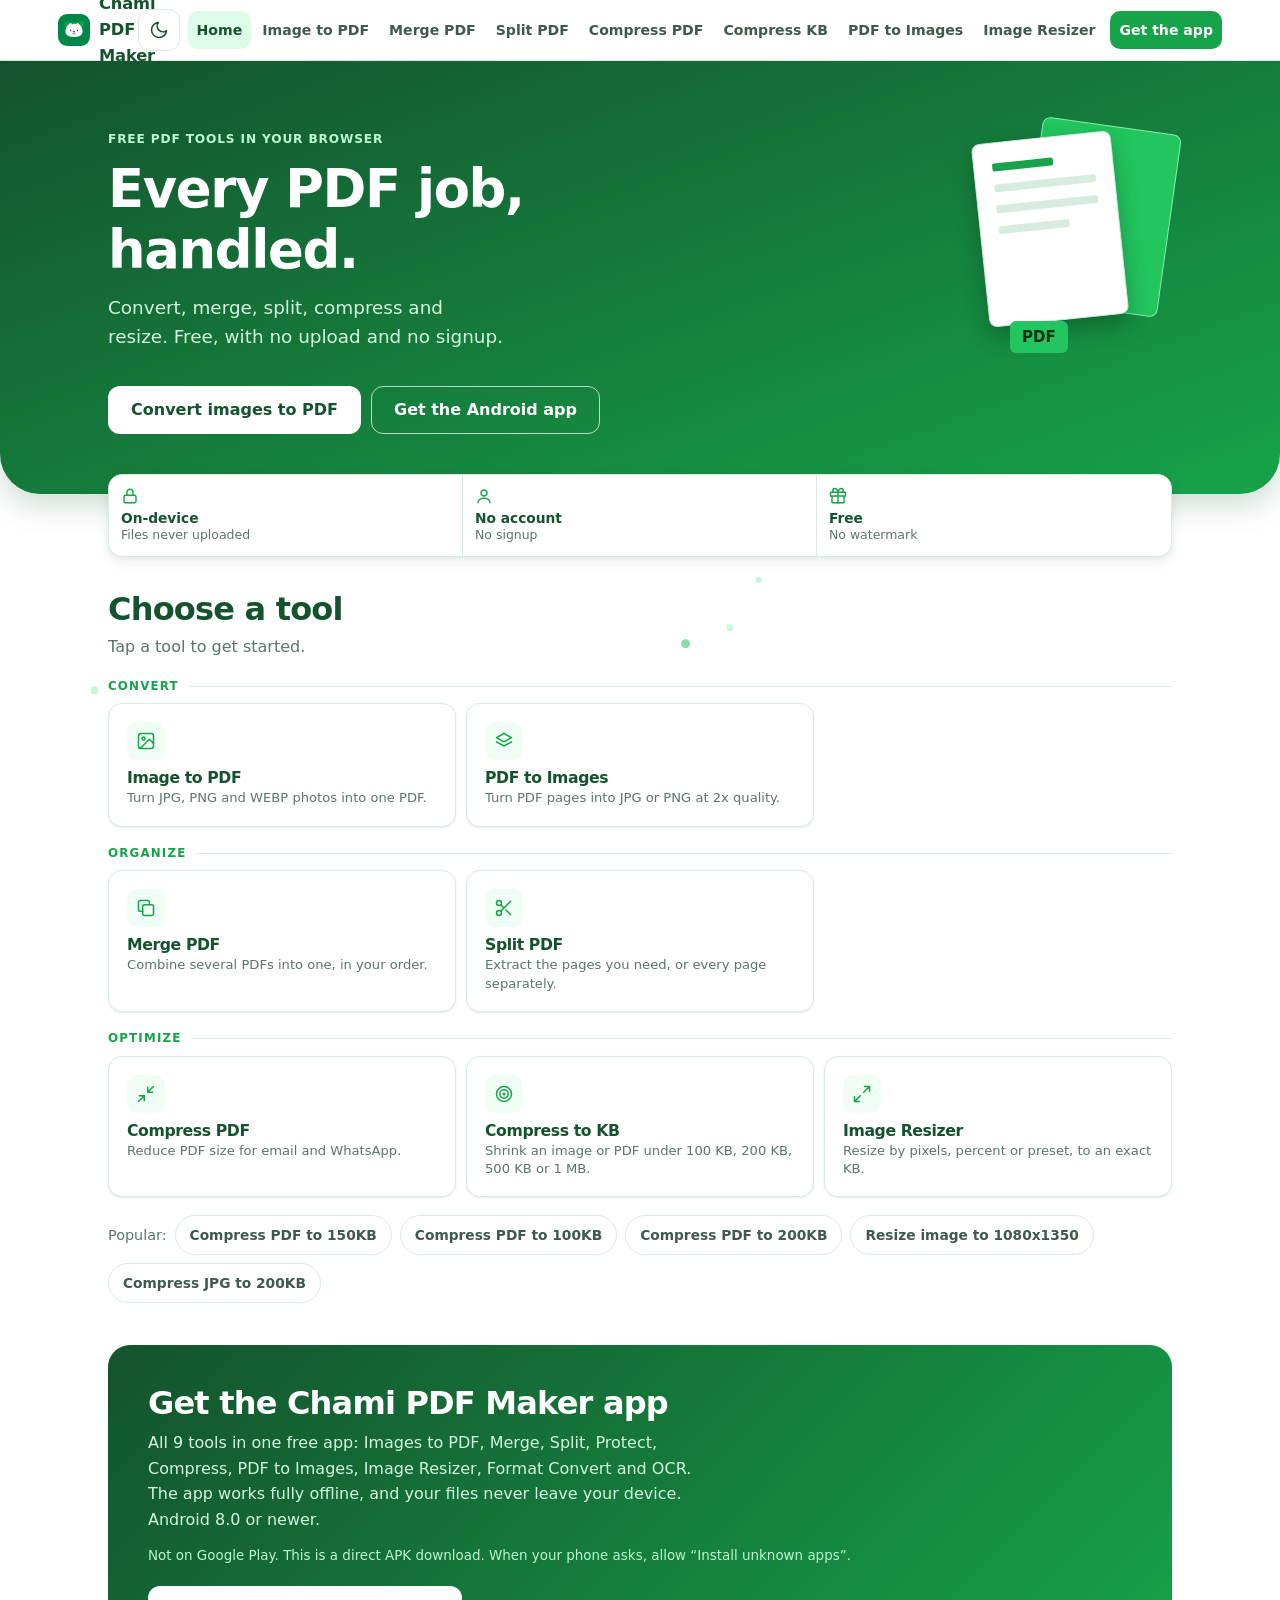
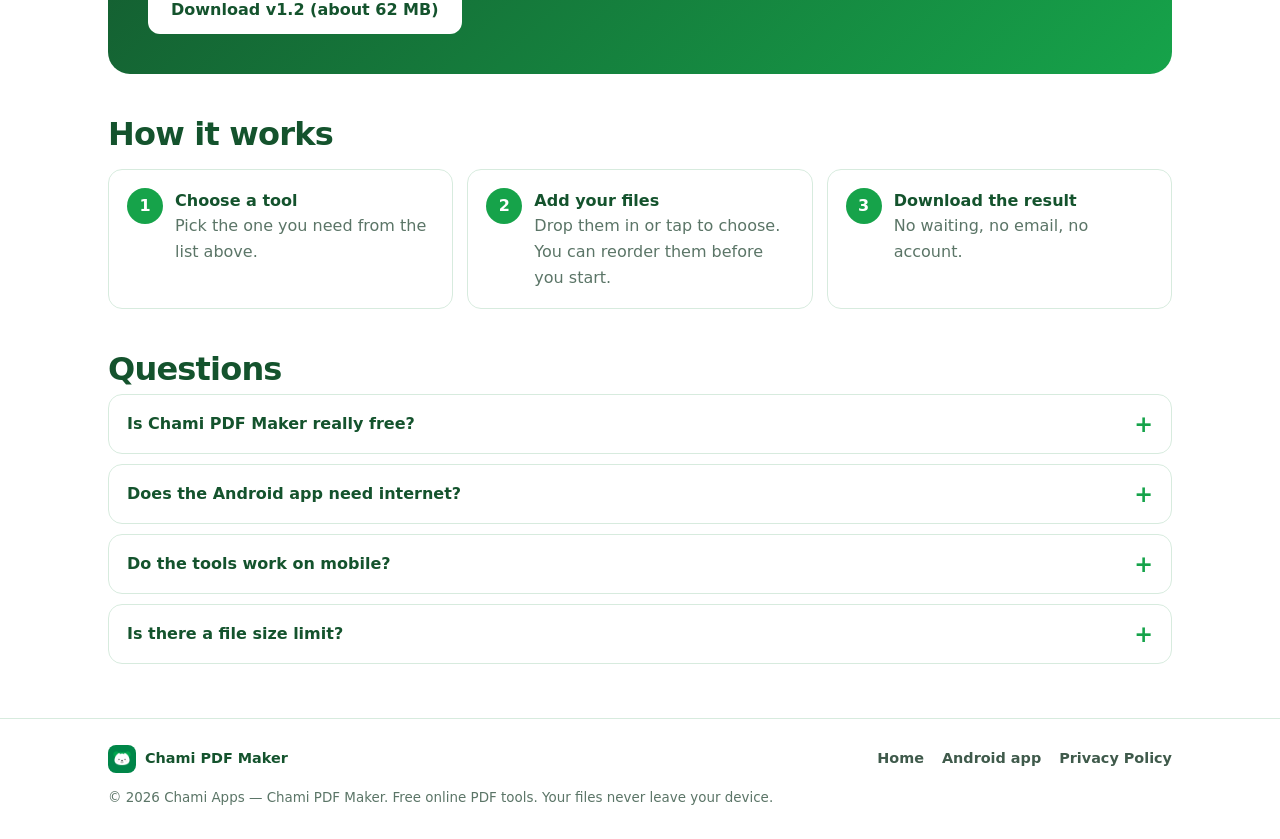
==== commit 7a68b349: "Website redesign: modern UI, faster, keeps all 7 tools (Claude build, reviewed — restored missing to" ====
--- a/index.html
+++ b/index.html
@@ -9,7 +9,7 @@
 <meta property="og:title" content="Chami PDF Maker — Free PDF Tools"><meta property="og:description" content="Image to PDF, merge, split, compress and resize. Free, no signup, no watermark."><meta property="og:type" content="website">
 <meta http-equiv="Content-Security-Policy" content="default-src 'self'; script-src 'self' 'unsafe-inline' https://cdnjs.cloudflare.com; worker-src 'self' blob: https://cdnjs.cloudflare.com; style-src 'self' 'unsafe-inline'; img-src 'self' data: blob:; connect-src 'self' blob: data: https://cdnjs.cloudflare.com; object-src 'none'; base-uri 'self'; form-action 'none'">
 <meta name="referrer" content="strict-origin-when-cross-origin">
-<script>try{var t=localStorage.getItem("theme");document.documentElement.dataset.theme=t||"dark"}catch(e){document.documentElement.dataset.theme="dark"}</script>
+<script>try{var t=localStorage.getItem("theme");document.documentElement.setAttribute("data-theme",t==="dark"?"dark":"light")}catch(e){document.documentElement.setAttribute("data-theme","light")}</script>
 <link rel="canonical" href="https://chamitools.github.io/chami-pdf-maker-website/">
 <link rel="icon" type="image/x-icon" href="favicon.ico">
 <link rel="icon" type="image/png" sizes="48x48" href="favicon-48x48.png">
@@ -18,110 +18,7 @@
 <script type="application/ld+json">
 {"@context":"https://schema.org","@type":"WebSite","name":"Chami PDF Maker","alternateName":"Chami Tools","url":"https://chamitools.github.io/chami-pdf-maker-website/","logo":"https://chamitools.github.io/chami-pdf-maker-website/assets/panda-512.png"}
 </script>
-<style>
-/* ===== Colours: change the --accent lines to restyle the whole site ===== */
-:root{--bg:#FFFFFF;--card:#fff;--ink:#0F172A;--muted:#475569;--line:#E2E8F0;--accent:#22C55E;--accent-2:#14532D;--link:#16A34A;--soft:#DCFCE7;--ok:#16A34A;--bad:#b91c1c;--errbg:#fee2e2;--r:16px;--sh:0 1px 2px rgba(6,78,59,.06),0 10px 28px rgba(6,78,59,.08);color-scheme:light}
-:root[data-theme=dark]{--bg:#052E16;--card:#0d211a;--ink:#e8f5ef;--muted:#9bb7aa;--line:#183b2f;--accent:#22C55E;--link:#4ADE80;--soft:#14532D;--ok:#4ADE80;--bad:#fca5a5;--errbg:#3b1414;--sh:0 1px 2px #0006,0 10px 28px #0006;color-scheme:dark}
-
-*{box-sizing:border-box;margin:0}
-[hidden]{display:none!important}
-html{scroll-behavior:smooth;scroll-padding-top:84px;-webkit-text-size-adjust:100%}
-body{font:16px/1.6 Inter,system-ui,-apple-system,"Segoe UI",Roboto,sans-serif;background:var(--bg);color:var(--ink);padding-bottom:env(safe-area-inset-bottom,0);-webkit-font-smoothing:antialiased;transition:background .3s,color .3s}
-a{color:var(--link);text-decoration:none}a:hover{text-decoration:underline}
-:focus-visible{outline:3px solid var(--accent);outline-offset:3px;border-radius:8px}
-.wrap{max-width:1100px;margin:0 auto;padding:0 20px}
-h1,h2,h3{line-height:1.15;letter-spacing:-.03em}
-h1{font-size:clamp(2.2rem,6vw,3.9rem);font-weight:800}
-h2{font-size:clamp(1.5rem,3.4vw,2.1rem);margin-bottom:8px;font-weight:800}
-section{padding:48px 0}
-.sub{color:var(--muted);margin-bottom:24px}
-svg.i{width:24px;height:24px;fill:none;stroke:currentColor;stroke-width:1.8;stroke-linecap:round;stroke-linejoin:round;flex:none}
-header{position:sticky;top:0;z-index:30;background:color-mix(in srgb,var(--bg) 80%,transparent);backdrop-filter:blur(14px);-webkit-backdrop-filter:blur(14px);border-bottom:1px solid var(--line);padding-top:env(safe-area-inset-top,0)}
-.bar{display:flex;align-items:center;gap:10px;height:64px}
-.brand{display:flex;align-items:center;gap:10px;font-weight:800;color:var(--ink);letter-spacing:-.02em;margin-right:auto}
-.brand:hover{text-decoration:none}.brand img{width:36px;height:36px;border-radius:10px}
-nav{display:flex;gap:4px;align-items:center}
-nav a{color:var(--muted);padding:8px 14px;border-radius:10px;font-weight:600;font-size:.93rem;transition:.2s}
-nav a:hover,nav a.on{background:var(--soft);color:var(--ink);text-decoration:none}
-nav a.dl{background:linear-gradient(135deg,#059669,#047857);color:#fff;margin-left:4px}
-.icbtn{width:42px;height:42px;display:grid;place-items:center;background:var(--card);border:1px solid var(--line);border-radius:12px;color:var(--ink);cursor:pointer;transition:.2s}
-.icbtn:hover{border-color:var(--accent)}
-.sun{display:none}[data-theme=dark] .sun{display:block}[data-theme=dark] .moon{display:none}
-
-#burger{display:none}
-@media(max-width:760px){#burger{display:grid}nav{display:none;position:absolute;left:0;right:0;top:100%;background:var(--bg);border-bottom:1px solid var(--line);padding:10px 20px 16px;flex-direction:column;align-items:stretch}nav.open{display:flex;animation:drop .22s ease}nav a{padding:13px}nav a.dl{margin:6px 0 0;text-align:center}}
-@keyframes drop{from{opacity:0;transform:translateY(-8px)}to{opacity:1;transform:none}}
-.hero{position:relative;overflow:hidden;padding:76px 0 56px;text-align:center}
-.hero:before,.hero:after{content:"";position:absolute;width:460px;height:460px;border-radius:50%;filter:blur(90px);opacity:.3;z-index:-1;animation:float 14s ease-in-out infinite}
-.hero:before{background:var(--accent);left:-140px;top:-160px}.hero:after{background:#6ee7b7;right:-140px;bottom:-180px;animation-delay:-7s}
-@keyframes float{50%{transform:translate(40px,30px) scale(1.1)}}
-.hero .in>*{animation:up .7s both}.hero .in>:nth-child(2){animation-delay:.08s}.hero .in>:nth-child(3){animation-delay:.16s}.hero .in>:nth-child(4){animation-delay:.24s}.hero .in>:nth-child(5){animation-delay:.32s}
-@keyframes up{from{opacity:0;transform:translateY(18px)}to{opacity:1;transform:none}}
-.pill{display:inline-block;background:var(--soft);color:var(--link);border:1px solid var(--line);padding:6px 16px;border-radius:99px;font-weight:700;font-size:.82rem;margin-bottom:18px}
-.hero h1{max-width:15ch;margin:0 auto}.hero h1 em{font-style:normal;background:linear-gradient(120deg,var(--accent),#6ee7b7);-webkit-background-clip:text;background-clip:text;color:transparent}
-.hero p{max-width:580px;margin:18px auto 28px;color:var(--muted);font-size:1.15rem}
-.stats{margin-top:30px;display:flex;gap:8px 26px;justify-content:center;flex-wrap:wrap;color:var(--muted);font-size:.9rem;font-weight:600}
-.btns{display:flex;gap:12px;justify-content:center;flex-wrap:wrap}
-.btn{display:inline-flex;align-items:center;justify-content:center;gap:8px;min-height:48px;padding:0 24px;border-radius:14px;border:1px solid var(--line);background:var(--card);color:var(--ink);font:600 .98rem inherit;font-family:inherit;cursor:pointer;transition:transform .15s,box-shadow .2s}
-.btn:hover{transform:translateY(-2px);box-shadow:var(--sh);text-decoration:none}.btn:active{transform:scale(.97)}
-.btn.pri{background:linear-gradient(135deg,#059669,#047857);color:#fff;border:0;box-shadow:0 6px 18px rgba(5,150,105,.35)}
-.btn:disabled{opacity:.55;cursor:not-allowed;transform:none;box-shadow:none}
-.btn.sm{min-height:38px;padding:0 16px;font-size:.88rem}
-.grid{display:grid;grid-template-columns:repeat(auto-fill,minmax(250px,1fr));gap:16px}
-.tc{display:block;background:var(--card);border:1px solid var(--line);border-radius:var(--r);padding:22px;color:var(--ink);box-shadow:var(--sh);transition:transform .25s cubic-bezier(.2,.8,.2,1),border-color .2s;animation:up .5s both}
-.tc:nth-child(2){animation-delay:.05s}.tc:nth-child(3){animation-delay:.1s}.tc:nth-child(4){animation-delay:.15s}.tc:nth-child(5){animation-delay:.2s}.tc:nth-child(6){animation-delay:.25s}.tc:nth-child(7){animation-delay:.3s}
-.tc:hover{transform:translateY(-5px);border-color:var(--accent);text-decoration:none}
-.tc .ic{width:50px;height:50px;border-radius:14px;background:var(--soft);color:var(--accent);display:grid;place-items:center;transition:.25s}
-.tc:hover .ic{background:var(--accent);color:#fff;transform:rotate(-6deg)}
-.tc h3{font-size:1.1rem;margin:14px 0 4px}.tc p{color:var(--muted);font-size:.92rem}
-.pop{margin-top:22px;display:flex;gap:8px;flex-wrap:wrap;align-items:center;color:var(--muted);font-size:.92rem}
-.pop a{background:var(--card);border:1px solid var(--line);border-radius:99px;padding:6px 14px;font-size:.85rem;transition:.2s}.pop a:hover{border-color:var(--accent);text-decoration:none}
-.app{display:flex;gap:24px;align-items:center;justify-content:space-between;flex-wrap:wrap;background:linear-gradient(135deg,#064e3b,#047857);color:#ecfdf5;border-radius:26px;padding:clamp(24px,5vw,46px)}
-.app p{color:#c3ebd9;max-width:560px;margin-top:8px}.app small{display:block;color:#a7d9c3;margin-top:12px}
-.app .btn{background:#ecfdf5;color:#064e3b;border:0}
-.steps{display:grid;grid-template-columns:repeat(auto-fit,minmax(220px,1fr));gap:16px;counter-reset:s;list-style:none;padding:0}
-.steps li{counter-increment:s;background:var(--card);border:1px solid var(--line);border-radius:var(--r);padding:20px 20px 20px 68px;position:relative;color:var(--muted)}
-.steps li b{color:var(--ink)}
-.steps li:before{content:counter(s);position:absolute;left:20px;top:20px;width:36px;height:36px;border-radius:50%;background:linear-gradient(135deg,#059669,#047857);color:#fff;display:grid;place-items:center;font-weight:700}
-details{background:var(--card);border:1px solid var(--line);border-radius:14px;padding:16px 20px;margin-bottom:10px}
-summary{cursor:pointer;font-weight:700;list-style:none;display:flex;justify-content:space-between;gap:10px}
-summary::-webkit-details-marker{display:none}summary:after{content:"+";color:var(--accent);font-size:1.4rem;line-height:1}details[open] summary:after{content:"–"}
-details p{color:var(--muted);margin-top:10px}
-.panel{background:var(--card);border:1px solid var(--line);border-radius:22px;padding:clamp(18px,4vw,32px);box-shadow:var(--sh);margin-top:14px;animation:up .4s both}
-.back{display:inline-flex;align-items:center;gap:6px;margin-top:22px;font-size:.92rem;font-weight:600}.back svg{width:16px;height:16px}
-.tabs{display:flex;gap:8px;overflow-x:auto;padding:14px 0 4px;scrollbar-width:none}.tabs::-webkit-scrollbar{display:none}
-.tabs a{white-space:nowrap;display:inline-flex;gap:6px;align-items:center;padding:8px 14px;border-radius:99px;border:1px solid var(--line);background:var(--card);color:var(--muted);font-size:.86rem;font-weight:600;transition:.2s}
-.tabs a:hover{border-color:var(--accent);text-decoration:none}.tabs a.on{background:#047857;border-color:#047857;color:#fff}.tabs svg{width:16px;height:16px}
-.drop{position:relative;display:block;border:2px dashed var(--accent);border-radius:18px;padding:36px 16px;text-align:center;cursor:pointer;background:var(--soft);transition:.2s}
-.drop:hover,.drop.over,.drop:focus-within{background:color-mix(in srgb,var(--accent) 16%,var(--soft));transform:scale(1.005)}
-.drop svg{width:38px;height:38px;color:var(--accent);margin-bottom:4px}
-.drop b{display:block;font-size:1.05rem}.drop span{color:var(--muted);font-size:.9rem}
-.drop input{position:absolute;opacity:0;width:1px;height:1px}
-#list{list-style:none;padding:0;margin-top:14px;display:grid;gap:8px}
-#list li{display:flex;align-items:center;gap:10px;border:1px solid var(--line);background:var(--bg);border-radius:14px;padding:8px 10px;animation:up .25s both}
-#list .th{width:44px;height:44px;border-radius:10px;overflow:hidden;background:var(--soft);color:var(--accent);display:grid;place-items:center;font-weight:800;font-size:.7rem;flex:none}
-#list .th img{width:100%;height:100%;object-fit:cover}
-#list .nm{flex:1;min-width:0;overflow:hidden;text-overflow:ellipsis;white-space:nowrap;font-size:.93rem;font-weight:600}
-#list .sz{color:var(--muted);font-size:.82rem;white-space:nowrap}
-.ib{width:36px;height:36px;border:1px solid var(--line);background:var(--card);color:var(--ink);border-radius:10px;cursor:pointer;transition:.2s}.ib:hover:not(:disabled){border-color:var(--accent);background:var(--soft)}.ib:disabled{opacity:.35;cursor:default}
-.opts{display:grid;grid-template-columns:repeat(auto-fit,minmax(200px,1fr));gap:14px;margin-top:20px}
-.opts label{display:grid;gap:6px;font-size:.88rem;font-weight:600}
-.opts input,.opts select{font:inherit;font-weight:400;min-height:44px;padding:0 12px;border:1px solid var(--line);border-radius:12px;background:var(--card);color:var(--ink);width:100%}
-.opts .ck{display:flex;align-items:center;gap:8px}.opts .ck input{width:20px;min-height:20px}
-.opts .hint{grid-column:1/-1;color:var(--muted);font-size:.85rem;font-weight:400}
-.go{margin-top:22px;display:flex;gap:10px;flex-wrap:wrap;align-items:center}
-.prog{height:8px;background:var(--line);border-radius:99px;overflow:hidden;margin-top:18px}
-.prog i{display:block;height:100%;width:0;background:linear-gradient(90deg,#059669,#6ee7b7);transition:width .25s}
-#status{font-size:.88rem;color:var(--muted);margin-top:6px;min-height:1.3em}
-#err{margin-top:14px;padding:12px 14px;border-radius:12px;background:var(--errbg);color:var(--bad);font-size:.92rem}
-#res{list-style:none;padding:0;margin-top:18px;display:grid;gap:8px}
-#res li{display:flex;align-items:center;gap:10px;flex-wrap:wrap;border:1px solid var(--accent);background:var(--soft);border-radius:14px;padding:10px 14px;animation:up .3s both}
-#res .nm{flex:1;min-width:140px;font-weight:600;word-break:break-all}#res .nt{color:var(--muted);font-size:.84rem}
-footer{border-top:1px solid var(--line);margin-top:30px;padding:30px 0;color:var(--muted);font-size:.9rem;text-align:center}
-footer a{margin:0 8px}
-@media(max-width:560px){section{padding:34px 0}.hero{padding:48px 0 36px}.btn{width:100%}.btns{flex-direction:column}.go .btn,.app .btn{width:100%}}
-@media(prefers-reduced-motion:reduce){*,*:before,*:after{animation:none!important;transition:none!important;scroll-behavior:auto!important}}
-</style>
+<link rel="stylesheet" href="assets/style.css?v=8">
 </head>
 <body>
 <svg width="0" height="0" style="position:absolute" aria-hidden="true"><defs>
@@ -138,28 +35,39 @@
 <symbol id="sun" viewBox="0 0 24 24"><circle cx="12" cy="12" r="4"/><path d="M12 2v2m0 16v2M4.9 4.9l1.4 1.4m11.4 11.4 1.4 1.4M2 12h2m16 0h2M4.9 19.1l1.4-1.4m11.4-11.4 1.4-1.4"/></symbol>
 <symbol id="moon" viewBox="0 0 24 24"><path d="M21 12.8A9 9 0 1 1 11.2 3a7 7 0 0 0 9.8 9.8Z"/></symbol>
 </defs></svg>
-<header>
+<a class="skip-link" href="#main">Skip to content</a>
+<header class="site-header" id="siteHeader">
+  <div class="nav-overlay" id="navOverlay" aria-hidden="true"></div>
   <div class="wrap bar">
-    <a class="brand" href="#home"><img src="assets/panda-512.png" alt="Chami PDF Maker logo" width="34" height="34">Chami PDF Maker</a>
-    <nav id="nav"></nav>
-    <button class="icbtn" id="theme" type="button" aria-label="Switch light or dark theme"><svg class="i moon"><use href="#moon"/></svg><svg class="i sun"><use href="#sun"/></svg></button>
-    <button class="icbtn" id="burger" type="button" aria-label="Open menu" aria-expanded="false" aria-controls="nav"><svg class="i"><use href="#menu"/></svg></button>
+    <a class="logo" href="#home"><img src="assets/panda-512.png" alt="Chami PDF Maker logo — panda" width="32" height="32">Chami PDF Maker</a>
+    <button class="icbtn" id="themeToggle" type="button" aria-label="Switch light or dark theme"><svg class="theme-moon" viewBox="0 0 24 24" aria-hidden="true"><path d="M21 12.8A9 9 0 1 1 11.2 3a7 7 0 0 0 9.8 9.8Z"/></svg><svg class="theme-sun" viewBox="0 0 24 24" aria-hidden="true"><circle cx="12" cy="12" r="4"/><path d="M12 2v2m0 16v2M4.9 4.9l1.4 1.4m11.4 11.4 1.4 1.4M2 12h2m16 0h2M4.9 19.1l1.4-1.4m11.4-11.4 1.4-1.4"/></svg></button>
+    <button class="icbtn nav-toggle" id="navToggle" type="button" aria-expanded="false" aria-controls="mainNav" aria-label="Open menu"><svg viewBox="0 0 24 24" aria-hidden="true"><path d="M4 7h16M4 12h16M4 17h16"/></svg></button>
+    <nav class="main-nav" id="mainNav" aria-label="Main navigation">
+      <button class="icbtn nav-close" id="navClose" type="button" aria-label="Close menu"><svg viewBox="0 0 24 24" aria-hidden="true"><path d="M6 6l12 12M18 6 6 18"/></svg></button>
+      <a href="#home" data-r="home">Home</a><a href="image-to-pdf.html">Image to PDF</a><a href="merge-pdf.html">Merge PDF</a><a href="split-pdf.html">Split PDF</a><a href="compress-pdf.html">Compress PDF</a><a href="compress-kb.html">Compress KB</a><a href="pdf-to-images.html">PDF to Images</a><a href="image-resizer.html">Image Resizer</a>
+      <a class="nav-app" href="#download-app" data-r="app">Get the app</a>
+    </nav>
   </div>
 </header>
 
-<main>
+<main id="main">
 <div id="home">
-  <div class="hero"><div class="wrap in">
-    <span class="pill">Free · No signup · No watermark</span>
-    <h1>Every PDF tool you need, <em>beautifully simple</em></h1>
-    <p>Convert images to PDF, merge, split, compress and resize in seconds, on desktop or mobile.</p>
-    <div class="btns"><a class="btn pri" href="#image-to-pdf">Convert images to PDF</a><a class="btn" href="#merge-pdf">Merge PDFs</a><a class="btn" href="#download-app">Get the Android app</a></div>
-    <div class="stats"><span>✓ 7 web tools</span><span>✓ Works on any device</span><span>✓ Free forever</span></div>
+  <div class="hero"><div class="wrap">
+    <div class="hero-grid">
+      <div>
+        <span class="eyebrow">Free PDF tools in your browser</span>
+        <h1>Every PDF job, handled.</h1>
+        <p>Convert, merge, split, compress and resize. Free, with no upload and no signup.</p>
+      </div>
+      <div class="hero-art" aria-hidden="true"><div class="pg b"></div><div class="pg a"><i></i><i></i><i></i><i></i></div><div class="pg-tag">PDF</div></div>
+    </div>
+    <div class="hero-btns"><a class="btn" href="#image-to-pdf">Convert images to PDF</a><a class="btn ghost" href="#download-app">Get the Android app</a></div>
   </div></div>
-
-  <section id="tools"><div class="wrap">
+  <div class="wrap"><div class="trust"><div><svg viewBox="0 0 24 24" aria-hidden="true"><rect x="4" y="11" width="16" height="10" rx="2"/><path d="M8 11V7a4 4 0 0 1 8 0v4"/></svg><b>On-device</b>Files never uploaded</div><div><svg viewBox="0 0 24 24" aria-hidden="true"><circle cx="12" cy="8" r="4"/><path d="M4 21c0-4 4-6 8-6s8 2 8 6"/></svg><b>No account</b>No signup</div><div><svg viewBox="0 0 24 24" aria-hidden="true"><path d="M20 12v9H4v-9M2 7h20v5H2zM12 22V7M12 7H7.5a2.5 2.5 0 1 1 0-5C11 2 12 7 12 7ZM12 7h4.5a2.5 2.5 0 1 0 0-5C13 2 12 7 12 7Z"/></svg><b>Free</b>No watermark</div></div></div>
+
+  <section class="sec" id="tools"><div class="wrap">
     <h2>Choose a tool</h2><p class="sub">Tap a tool to get started.</p>
-    <div class="grid" id="cards"></div>
+    <div id="cards"></div>
     <div class="pop">Popular:
       <a href="compress-pdf-to-150kb.html">Compress PDF to 150KB</a>
       <a href="compress-pdf-to-100kb.html">Compress PDF to 100KB</a>
@@ -169,10 +77,10 @@
     </div>
   </div></section>
 
-  <section id="download-app"><div class="wrap">
+  <section class="sec" id="download-app"><div class="wrap">
     <div class="app">
       <div>
-        <h2 style="margin:0">Get the Chami PDF Maker app</h2>
+        <h2>Get the Chami PDF Maker app</h2>
         <p>All 9 tools in one free app: Images to PDF, Merge, Split, Protect, Compress, PDF to Images, Image Resizer, Format Convert and OCR. The app works fully offline, and your files never leave your device. Android 8.0 or newer.</p>
         <small>Not on Google Play. This is a direct APK download. When your phone asks, allow “Install unknown apps”.</small>
       </div>
@@ -180,7 +88,7 @@
     </div>
   </div></section>
 
-  <section><div class="wrap">
+  <section class="sec"><div class="wrap">
     <h2>How it works</h2>
     <ol class="steps">
       <li><b>Choose a tool</b><br>Pick the one you need from the list above.</li>
@@ -189,7 +97,7 @@
     </ol>
   </div></section>
 
-  <section><div class="wrap">
+  <section class="sec"><div class="wrap">
     <h2>Questions</h2>
     <details><summary>Is Chami PDF Maker really free?</summary><p>Yes. Every tool is free, with no signup, no account and no watermark.</p></details>
     <details><summary>Does the Android app need internet?</summary><p>No. The app works fully offline, and your files never leave your device.</p></details>
@@ -219,10 +127,13 @@
 </div>
 </main>
 
-<footer><div class="wrap">
-  <p>© 2026 Chami Apps — Chami PDF Maker. The Android app works fully offline.</p>
-  <p style="margin-top:8px"><a href="#home">Home</a><a href="privacy-policy.html">Privacy Policy</a></p>
-</div></footer>
+<footer class="site">
+  <div class="wrap foot">
+    <div class="foot-brand"><img src="assets/panda-512.png" alt="" width="28" height="28">Chami PDF Maker</div>
+    <nav class="foot-links" aria-label="Footer"><a href="#home">Home</a><a href="#download-app">Android app</a><a href="privacy-policy.html">Privacy Policy</a></nav>
+    <small>© 2026 Chami Apps — Chami PDF Maker. Free online PDF tools. Your files never leave your device.</small>
+  </div>
+</footer>
 
 <script>
 "use strict";
@@ -472,12 +383,25 @@
 ];
 
 /* ---------- page: nav + cards ---------- */
-$("#nav").innerHTML=`<a href="#home" data-r="home">Home</a><a href="#tools" data-r="tools">Tools</a><a class="dl" href="#download-app" data-r="app">Android app</a>`;
 $("#tabs").innerHTML=TOOLS.map(t=>`<a href="#${t.id}" data-r="${t.id}"><svg class="i"><use href="#${t.icon}"/></svg>${t.name}</a>`).join("");
-$("#theme").onclick=()=>{const d=document.documentElement,n=d.dataset.theme==="dark"?"light":"dark";d.dataset.theme=n;try{localStorage.setItem("theme",n)}catch(e){}};
-
-$("#cards").innerHTML=TOOLS.map(t=>`<a class="tc" href="#${t.id}"><div class="ic" aria-hidden="true"><svg class="i"><use href="#${t.icon}"/></svg></div><h3>${t.name}</h3><p>${t.short}</p></a>`).join("");
-$("#burger").onclick=()=>{const n=$("#nav"),o=n.classList.toggle("open");$("#burger").setAttribute("aria-expanded",o)};
+/* ---------- menu + theme (same behaviour as every other page) ---------- */
+const navEl=$("#mainNav"),navBtn=$("#navToggle"),navOv=$("#navOverlay");
+function setMenu(open){
+  navEl.classList.toggle("open",open);navOv.classList.toggle("show",open);
+  document.body.classList.toggle("menu-locked",open);
+  navBtn.setAttribute("aria-expanded",String(open));navBtn.setAttribute("aria-label",open?"Close menu":"Open menu");
+  if(open)$("#navClose").focus();else if(navEl.contains(document.activeElement))navBtn.focus();
+}
+navBtn.onclick=()=>setMenu(!navEl.classList.contains("open"));
+navOv.onclick=()=>setMenu(false);$("#navClose").onclick=()=>setMenu(false);
+navEl.addEventListener("click",e=>{if(e.target.closest("a"))setMenu(false)});
+document.addEventListener("keydown",e=>{if(e.key==="Escape")setMenu(false)});
+window.addEventListener("resize",()=>{if(innerWidth>=1180)setMenu(false)});
+window.addEventListener("pageshow",()=>setMenu(false));
+$("#themeToggle").onclick=()=>{const d=document.documentElement,n=d.getAttribute("data-theme")==="dark"?"dark-x":"dark";const next=d.getAttribute("data-theme")==="dark"?"light":"dark";d.setAttribute("data-theme",next);try{localStorage.setItem("theme",next)}catch(e){}const m=document.querySelector('meta[name="theme-color"]');if(m)m.setAttribute("content",next==="dark"?"#052E16":"#14532D")};
+
+const GROUPS=[["Convert",["image-to-pdf","pdf-to-images"]],["Organize",["merge-pdf","split-pdf"]],["Optimize",["compress-pdf","compress-kb","image-resizer"]]];
+$("#cards").innerHTML=GROUPS.map(([g,ids])=>`<div class="cat"><h3>${g}</h3><div class="tgrid">`+ids.map(id=>TOOLS.find(t=>t.id===id)).map(t=>`<a class="tc" href="#${t.id}"><div class="ic" aria-hidden="true"><svg class="i"><use href="#${t.icon}"/></svg></div><h3>${t.name}</h3><p>${t.short}</p></a>`).join("")+`</div></div>`).join("");
 
 /* ---------- tool page logic ---------- */
 let tool=null,files=[],results=[],busy=false;
@@ -587,8 +511,8 @@
 function route(){
   const h=decodeURIComponent(location.hash.slice(1));
   const t=TOOLS.find(x=>x.id===h)||(!h&&TOOLS.find(x=>x.id===document.body.dataset.tool));
-  $("#nav").classList.remove("open");$("#burger").setAttribute("aria-expanded","false");
-  document.querySelectorAll("nav a").forEach(a=>a.classList.toggle("on",a.dataset.r===(t?t.id:"home")&&a.dataset.r!=="app"));
+  setMenu(false);
+  document.querySelectorAll("#mainNav a").forEach(a=>a.classList.toggle("on",a.dataset.r===(t?t.id:"home")&&a.dataset.r!=="app"));
   if(t){
     document.querySelectorAll("#tabs a").forEach(a=>{const on=a.dataset.r===t.id;a.classList.toggle("on",on);if(on)a.scrollIntoView({inline:"center",block:"nearest"})});
     $("#home").hidden=true;$("#tool").hidden=false;
@@ -604,6 +528,6 @@
 window.addEventListener("hashchange",route);
 route();
 </script>
-<script defer src="assets/particles.js?v=1"></script>
+<script defer src="assets/particles.js?v=2"></script>
 </body>
 </html>
--- a/assets/style.css
+++ b/assets/style.css
@@ -0,0 +1,422 @@
+/* Chami PDF Maker website — "Document Pro" design system (v8).
+   White + emerald. Light theme is the default; dark = html[data-theme=dark].
+   Brand colours: #FFFFFF  #22C55E (bright)  #16A34A (dark green)  #14532D (deep)  #052E16 (dark bg).
+   One stylesheet for every page. Mobile first. No frameworks, no web fonts. */
+:root{
+  --green:#16A34A; --green-bright:#22C55E; --green-deep:#14532D; --green-hover:#15803D;
+  --bg:#FFFFFF; --surface:#FFFFFF; --soft:#F0FDF4; --soft-2:#DCFCE7; --soft-3:#BBF7D0;
+  --line:#D7EBDE; --line-soft:#E8F3EC;
+  --ink:#14532D; --body:#3F5A4B; --muted:#5B7567;
+  --link:#15803D; --red:#B91C1C; --red-bg:#FEF2F2;
+  --hero-a:#14532D; --hero-b:#16A34A;
+  --head-bg:rgba(255,255,255,.97); --overlay:rgba(5,46,22,.5);
+  --sh-sm:0 1px 2px rgba(20,83,45,.06),0 1px 3px rgba(20,83,45,.06);
+  --sh-md:0 4px 14px rgba(20,83,45,.09),0 2px 6px rgba(20,83,45,.05);
+  --sh-lg:0 14px 36px rgba(20,83,45,.16),0 4px 12px rgba(20,83,45,.08);
+  --r-card:14px; --r-btn:12px; --r-chip:999px;
+  --ease:cubic-bezier(.22,1,.36,1);
+  --font:Inter,system-ui,-apple-system,"Segoe UI",Roboto,"Helvetica Neue",Arial,sans-serif;
+  color-scheme:light;
+}
+html[data-theme=dark]{
+  --bg:#052E16; --surface:#0A3A20; --soft:#0D4426; --soft-2:#14532D; --soft-3:#1B6B3A;
+  --line:#1B4B30; --line-soft:#143C26;
+  --ink:#ECFDF3; --body:#BAD6C5; --muted:#8FAE9F;
+  --link:#4ADE80; --red:#FCA5A5; --red-bg:#3B1414;
+  --hero-a:#0B3D20; --hero-b:#14532D;
+  --head-bg:rgba(5,46,22,.97); --overlay:rgba(0,0,0,.6);
+  --sh-sm:0 1px 2px rgba(0,0,0,.35); --sh-md:0 6px 18px rgba(0,0,0,.35); --sh-lg:0 16px 40px rgba(0,0,0,.45);
+  color-scheme:dark;
+}
+*,*::before,*::after{box-sizing:border-box}
+html{scroll-behavior:smooth;scroll-padding-top:76px;-webkit-text-size-adjust:100%}
+html,body{overflow-x:clip}
+body{margin:0;font-family:var(--font);font-size:16px;line-height:1.6;color:var(--body);background:var(--bg);-webkit-font-smoothing:antialiased;padding-bottom:env(safe-area-inset-bottom,0)}
+body.menu-locked{overflow:hidden}
+h1,h2,h3{color:var(--ink);line-height:1.15;margin:0 0 12px;letter-spacing:-.025em}
+h1{font-size:clamp(1.9rem,6vw,3rem);font-weight:800}
+h2{font-size:clamp(1.4rem,3.4vw,2rem);font-weight:800}
+h3{font-size:1.08rem;font-weight:700}
+p{margin:0 0 16px}
+a{color:var(--link);text-decoration:none}
+a:hover{text-decoration:underline}
+img{max-width:100%;height:auto;display:block}
+button,input,select{font-family:inherit}
+.wrap{max-width:1100px;margin:0 auto;padding:0 18px;min-width:0}
+:focus-visible{outline:3px solid var(--green-bright);outline-offset:2px;border-radius:8px}
+.skip-link{position:absolute;left:12px;top:-60px;z-index:300;background:var(--green-deep);color:#fff;padding:12px 18px;border-radius:0 0 12px 12px;font-weight:700}
+.skip-link:focus{top:0;color:#fff}
+[hidden]{display:none!important}
+/* content sits above the floating dots (canvas is z-index 0) */
+main,footer{position:relative;z-index:1}
+
+/* ============ Buttons ============ */
+.btn{display:inline-flex;align-items:center;justify-content:center;gap:8px;min-height:48px;padding:12px 22px;border-radius:var(--r-btn);font-weight:700;font-size:1rem;line-height:1.25;border:1.5px solid transparent;cursor:pointer;text-decoration:none;color:#fff;background:linear-gradient(180deg,#16A34A,#15803D);box-shadow:0 4px 12px rgba(22,163,74,.28);transition:transform .15s var(--ease),box-shadow .2s var(--ease),filter .2s}
+.btn:hover{filter:brightness(1.06);text-decoration:none;color:#fff;box-shadow:0 8px 20px rgba(22,163,74,.34)}
+.btn:active{transform:scale(.97)}
+.btn:disabled{background:var(--line);color:var(--muted);box-shadow:none;cursor:not-allowed;transform:none;filter:none}
+.btn-outline,.btn-secondary{background:var(--surface);color:var(--ink);border:1.5px solid var(--green);box-shadow:none}
+.btn-outline:hover,.btn-secondary:hover{background:var(--soft);color:var(--ink);box-shadow:none;filter:none}
+.btn-ghost{background:transparent;color:var(--body);box-shadow:none}
+.btn-block{width:100%;padding:15px 24px;font-size:1.05rem;margin-top:8px}
+.btn-add{display:flex;align-items:center;justify-content:center;gap:8px;width:100%;background:var(--surface);color:var(--ink);font-weight:700;font-size:15px;min-height:48px;padding:12px;border:2px dashed var(--soft-3);border-radius:var(--r-btn);cursor:pointer;margin-top:12px;transition:border-color .2s,background .2s,transform .15s}
+html[data-theme=dark] .btn-add{border-color:var(--line)}
+.btn-add:hover{border-color:var(--green);background:var(--soft)}
+.btn-add:active{transform:scale(.98)}
+.btn-text{display:block;margin:12px auto 0;background:none;border:0;color:var(--muted);font-size:14px;font-weight:600;cursor:pointer;padding:8px 12px;min-height:44px}
+.btn-text:hover{color:var(--ink);text-decoration:underline}
+.btn-text:disabled{opacity:.45;cursor:not-allowed;text-decoration:none}
+.btn.is-busy{pointer-events:none}
+.btn.is-busy::before{content:"";width:18px;height:18px;flex-shrink:0;border-radius:50%;border:2.5px solid rgba(255,255,255,.4);border-top-color:#fff;animation:spin .7s linear infinite}
+@keyframes spin{to{transform:rotate(360deg)}}
+
+/* ============ Header + menu ============ */
+.site-header,header.site{position:sticky;top:0;z-index:100;background:var(--head-bg);border-bottom:1px solid var(--line);padding-top:env(safe-area-inset-top,0)}
+.site-header.scrolled{box-shadow:var(--sh-sm)}
+.bar{display:flex;align-items:center;gap:8px;height:60px}
+.logo{display:flex;align-items:center;gap:9px;font-weight:800;font-size:1.02rem;color:var(--ink);letter-spacing:-.01em;margin-right:auto;text-decoration:none;min-width:0}
+.logo:hover{text-decoration:none;color:var(--ink)}
+.logo img{width:32px;height:32px;border-radius:9px;flex:none}
+.logo-tile{display:contents}
+.icbtn{width:42px;height:42px;display:grid;place-items:center;flex:none;background:var(--surface);border:1px solid var(--line);border-radius:11px;color:var(--ink);cursor:pointer;transition:border-color .2s,transform .15s}
+.icbtn:hover{border-color:var(--green)}
+.icbtn:active{transform:scale(.94)}
+.icbtn svg{width:20px;height:20px;fill:none;stroke:currentColor;stroke-width:1.9;stroke-linecap:round;stroke-linejoin:round}
+.theme-sun{display:none}
+html[data-theme=dark] .theme-sun{display:block}
+html[data-theme=dark] .theme-moon{display:none}
+.main-nav{display:flex;align-items:center;gap:2px}
+.main-nav a{color:var(--body);padding:8px 9px;border-radius:10px;font-weight:600;font-size:.88rem;white-space:nowrap;text-decoration:none;transition:background .2s,color .2s}
+.main-nav a:hover{background:var(--soft);color:var(--ink)}
+.main-nav a.active,.main-nav a.on{background:var(--soft-2);color:var(--ink)}
+.main-nav a.nav-app{background:var(--green);color:#fff;margin-left:4px}
+.main-nav a.nav-app:hover{background:var(--green-hover);color:#fff}
+.nav-close{display:none}
+.nav-overlay{display:none}
+@media(max-width:1179px){
+  .main-nav{position:fixed;top:0;right:0;bottom:0;width:min(82vw,320px);height:100dvh;flex-direction:column;align-items:stretch;gap:4px;padding:72px 16px 24px;background:var(--bg);border-left:1px solid var(--line);box-shadow:var(--sh-lg);transform:translateX(105%);visibility:hidden;transition:transform .25s var(--ease),visibility 0s .25s;z-index:2;overflow-y:auto}
+  .main-nav.open{transform:none;visibility:visible;transition:transform .25s var(--ease),visibility 0s}
+  .main-nav a{padding:13px 14px;font-size:1.02rem;min-height:48px;display:flex;align-items:center}
+  .main-nav a.nav-app{margin:12px 0 0;justify-content:center}
+  .nav-close{display:grid;position:absolute;top:10px;right:14px}
+  .nav-overlay{display:block;position:fixed;inset:0;background:var(--overlay);opacity:0;visibility:hidden;pointer-events:none;transition:opacity .2s,visibility 0s .2s;z-index:1}
+  .nav-overlay.show{opacity:1;visibility:visible;pointer-events:auto;transition:opacity .2s,visibility 0s}
+}
+.site-header .wrap{max-width:1200px}
+@media(min-width:1180px){.nav-toggle{display:none}}
+
+/* ============ Hero (emerald band) ============ */
+.hero{position:relative;overflow:hidden;background:linear-gradient(160deg,var(--hero-a),var(--hero-b));border-radius:0 0 28px 28px;box-shadow:0 12px 30px rgba(20,83,45,.2);padding:34px 0 34px;color:#fff}
+.hero-grid{display:grid;grid-template-columns:1fr auto;gap:12px;align-items:start}
+.hero h1{color:#fff;font-size:clamp(2rem,7.4vw,3.3rem);max-width:13ch;margin:0 0 12px}
+.hero p{color:#D3F5DE;font-size:1.02rem;max-width:34ch}
+.eyebrow{display:inline-block;font-size:.76rem;font-weight:800;letter-spacing:.07em;text-transform:uppercase;color:#BBF7D0;margin-bottom:10px}
+.hero-btns{display:flex;gap:10px;flex-wrap:wrap;margin-top:18px}
+.hero .btn{background:#fff;color:var(--green-deep);box-shadow:none}
+.hero .btn:hover{color:var(--green-deep);filter:none;background:#F0FDF4}
+.hero .btn.ghost{background:transparent;color:#fff;border-color:rgba(255,255,255,.7)}
+.hero .btn.ghost:hover{background:rgba(255,255,255,.12);color:#fff}
+.hero-art{position:relative;width:96px;height:120px;margin-right:2px}
+.pg{position:absolute;width:70px;height:92px;border-radius:8px}
+.pg.b{right:0;top:0;transform:rotate(8deg);background:var(--green-bright);border:1px solid #86EFAC}
+.pg.a{left:0;top:12px;transform:rotate(-6deg);background:#fff;border:1px solid #CFE6D8;padding:10px 9px;box-shadow:0 10px 22px rgba(0,0,0,.25)}
+.pg.a i{display:block;height:4px;border-radius:2px;background:#D7EBDE;margin-bottom:7px}
+.pg.a i:first-child{width:60%;background:#16A34A}.pg.a i:nth-child(4){width:70%}
+.pg-tag{position:absolute;left:16px;bottom:2px;background:var(--green-bright);color:#052E16;font-size:11px;font-weight:800;border-radius:6px;padding:2px 7px}
+@media(min-width:700px){.hero{padding:64px 0 60px;border-radius:0 0 40px 40px}.hero-art{width:190px;height:230px}.pg{width:140px;height:184px}.pg.a{padding:20px 18px}.pg.a i{height:8px;margin-bottom:13px}.pg-tag{font-size:15px;left:30px;padding:4px 12px}.hero p{font-size:1.15rem}}
+
+/* trust strip */
+.trust{display:grid;grid-template-columns:repeat(3,1fr);margin:-20px 0 0;position:relative;z-index:2;background:var(--surface);border:1px solid var(--line);border-radius:var(--r-card);box-shadow:var(--sh-md)}
+.trust div{padding:12px 12px;border-right:1px solid var(--line);font-size:.78rem;color:var(--muted);line-height:1.35}
+.trust div:last-child{border:0}
+.trust b{display:block;color:var(--ink);font-size:.86rem}
+.trust svg{width:18px;height:18px;fill:none;stroke:var(--green);stroke-width:1.9;stroke-linecap:round;stroke-linejoin:round;margin-bottom:4px;display:block}
+@media(max-width:380px){.trust div{padding:10px 8px;font-size:.72rem}}
+
+/* ============ Home sections ============ */
+.sec{padding:34px 0 8px}
+.sec h2{margin-bottom:6px}
+.sub{color:var(--muted);margin:0 0 16px}
+.cat{margin:20px 0 0}
+.cat>h3{font-size:.74rem;font-weight:800;color:var(--green);letter-spacing:.1em;text-transform:uppercase;margin:0 0 10px;display:flex;align-items:center;gap:10px}
+.cat>h3::after{content:"";flex:1;height:1px;background:var(--line)}
+.tgrid{display:grid;grid-template-columns:1fr 1fr;gap:10px}
+.tgrid.one{grid-template-columns:1fr}
+.tc{display:block;background:var(--surface);border:1px solid var(--line);border-radius:var(--r-card);padding:14px;color:var(--ink);box-shadow:var(--sh-sm);text-decoration:none;transition:transform .2s var(--ease),border-color .2s,box-shadow .2s;animation:rise .3s var(--ease) both}
+.tc:hover{transform:translateY(-3px);border-color:var(--green);box-shadow:var(--sh-md);text-decoration:none}
+.tc:active{transform:translateY(-1px) scale(.98)}
+.tc .ic{width:38px;height:38px;border-radius:10px;background:var(--soft);color:var(--green);display:grid;place-items:center;margin-bottom:9px;transition:background .2s,color .2s}
+.tc:hover .ic{background:var(--green);color:#fff}
+.tc h3{font-size:.98rem;margin:0 0 2px}
+.tc p{color:var(--muted);font-size:.82rem;line-height:1.4;margin:0}
+.tc.wide{display:flex;gap:14px;align-items:center;background:var(--soft)}
+.tc.wide .ic{margin:0;background:var(--surface);flex:none}
+svg.i{width:20px;height:20px;fill:none;stroke:currentColor;stroke-width:1.8;stroke-linecap:round;stroke-linejoin:round;flex:none}
+.pop{margin-top:18px;display:flex;gap:8px;flex-wrap:wrap;align-items:center;color:var(--muted);font-size:.9rem}
+.pop a,.chip{display:inline-flex;align-items:center;min-height:40px;padding:8px 14px;border-radius:var(--r-chip);border:1px solid var(--line);background:var(--surface);color:var(--body);font-weight:600;font-size:.86rem;text-decoration:none;cursor:pointer;transition:border-color .2s,background .2s,transform .15s}
+.pop a:hover,.chip:hover{border-color:var(--green);background:var(--soft);text-decoration:none}
+.pop a:active,.chip:active{transform:scale(.97)}
+@media(min-width:700px){.tgrid{grid-template-columns:repeat(3,1fr)}.tgrid.one{grid-template-columns:1fr}.tc{padding:18px}}
+
+/* app card */
+.app{display:flex;gap:20px;align-items:center;justify-content:space-between;flex-wrap:wrap;background:linear-gradient(135deg,var(--hero-a),var(--hero-b));color:#fff;border-radius:22px;padding:clamp(22px,5vw,40px)}
+.app h2{color:#fff;margin:0}
+.app p{color:#D3F5DE;max-width:560px;margin:8px 0 0}
+.app small{display:block;color:#BBF7D0;margin-top:12px;font-size:.84rem}
+.app .btn{background:#fff;color:var(--green-deep);box-shadow:none}
+.app .btn:hover{background:#F0FDF4;color:var(--green-deep);filter:none}
+@media(max-width:560px){.app .btn{width:100%}}
+
+/* steps */
+.steps{display:grid;grid-template-columns:repeat(auto-fit,minmax(210px,1fr));gap:14px;list-style:none;padding:0;margin:16px 0 0;counter-reset:s}
+.steps li{counter-increment:s;background:var(--surface);border:1px solid var(--line);border-radius:var(--r-card);padding:18px 18px 18px 66px;position:relative;color:var(--muted)}
+.steps li b{color:var(--ink)}
+.steps li::before{content:counter(s);position:absolute;left:18px;top:18px;width:36px;height:36px;border-radius:50%;background:var(--green);color:#fff;display:grid;place-items:center;font-weight:800}
+/* merge-style steps */
+.steps .step{counter-increment:none;padding:0;background:none;border:0;text-align:center}
+.steps:has(.step){display:grid;grid-template-columns:1fr;gap:28px}
+.steps .step::before{display:none}
+.step-num{width:52px;height:52px;border-radius:50%;background:var(--green);color:#fff;font-weight:800;font-size:1.25rem;display:flex;align-items:center;justify-content:center;margin:0 auto 12px;box-shadow:0 0 0 6px var(--bg),0 0 0 8px var(--soft-2)}
+.step h3{margin-bottom:6px}.step p{margin:0;color:var(--muted)}
+@media(min-width:700px){.steps:has(.step){grid-template-columns:repeat(3,1fr)}}
+
+/* details FAQ (home + legacy) */
+details{background:var(--surface);border:1px solid var(--line);border-radius:var(--r-card);padding:15px 18px;margin-bottom:10px}
+summary{cursor:pointer;font-weight:700;color:var(--ink);list-style:none;display:flex;justify-content:space-between;gap:10px;min-height:28px;align-items:center}
+summary::-webkit-details-marker{display:none}
+summary::after{content:"+";color:var(--green);font-size:1.4rem;line-height:1;flex:none}
+details[open]>summary::after{content:"–"}
+details p{color:var(--muted);margin:10px 0 0}
+/* button FAQ (merge page) */
+.faq-wrap{max-width:760px;margin:0 auto}
+.faq-item{background:var(--surface);border:1px solid var(--line);border-radius:var(--r-card);margin-bottom:10px;overflow:hidden;transition:border-color .2s,box-shadow .2s}
+.faq-item.open{border-color:var(--green);box-shadow:var(--sh-md)}
+.faq-q{width:100%;display:flex;align-items:center;justify-content:space-between;gap:16px;min-height:54px;padding:14px 18px;background:none;border:0;cursor:pointer;font-weight:700;font-size:1rem;color:var(--ink);text-align:left}
+.faq-q .fx{flex:none;width:28px;height:28px;border-radius:50%;background:var(--soft);color:var(--green);display:grid;place-items:center;transition:transform .25s var(--ease),background .2s}
+.faq-item.open .fx{transform:rotate(45deg);background:var(--green);color:#fff}
+.faq-a{display:grid;grid-template-rows:0fr;transition:grid-template-rows .3s var(--ease)}
+.faq-item.open .faq-a{grid-template-rows:1fr}
+.faq-a>div{overflow:hidden}
+.faq-a p{padding:0 18px 18px;margin:0;color:var(--muted)}
+.how{background:var(--surface);border:1px solid var(--line);border-radius:var(--r-card);padding:16px;margin:8px 0 24px;box-shadow:var(--sh-sm)}
+.how>summary{font-size:1.02rem}
+.how ol{margin:14px 0 0;padding-left:22px;color:var(--body)}
+.how ol li{margin-bottom:10px}
+.how .faq{margin-top:16px}
+.how .faq details{background:var(--soft);box-shadow:none}
+.how .note{color:var(--muted);font-size:.9rem}
+
+/* ============ Footer ============ */
+footer.site,.site-footer{border-top:1px solid var(--line);margin-top:36px;padding:26px 0 30px;color:var(--muted);font-size:.9rem;background:var(--bg)}
+.foot{display:flex;flex-direction:column;gap:14px}
+.foot-brand{display:flex;align-items:center;gap:9px;font-weight:800;color:var(--ink)}
+.foot-brand img{width:28px;height:28px;border-radius:8px}
+.foot-links{display:flex;flex-wrap:wrap;gap:6px 18px}
+.foot-links a{color:var(--body);font-weight:600}
+.foot small{color:var(--muted);font-size:.84rem}
+@media(min-width:700px){.foot{flex-direction:row;flex-wrap:wrap;align-items:center;justify-content:space-between}.foot small{flex-basis:100%}}
+
+/* ============ Breadcrumb + tool page ============ */
+.breadcrumb{font-size:.9rem;color:var(--muted);margin:0 0 8px;display:flex;gap:8px;flex-wrap:wrap;align-items:center}
+.breadcrumb a{color:var(--muted)}.breadcrumb a:hover{color:var(--green)}
+.breadcrumb [aria-current=page]{color:var(--ink);font-weight:700}
+main>.wrap{padding-top:24px;padding-bottom:24px}
+.tool-page{padding-top:24px;padding-bottom:64px}
+main h1{font-size:clamp(1.7rem,5vw,2.5rem)}
+.intro{color:var(--muted);font-size:1rem;margin:0 0 20px;max-width:640px}
+.tool{background:var(--surface);border:1px solid var(--line);border-radius:20px;box-shadow:var(--sh-md);padding:16px;margin:0 0 20px;animation:rise .3s var(--ease) both}
+.dropzone{border:2px dashed var(--soft-3);border-radius:var(--r-card);padding:30px 16px;min-height:150px;text-align:center;cursor:pointer;background:var(--soft);display:flex;flex-direction:column;align-items:center;justify-content:center;gap:4px;transition:border-color .2s,background .2s,transform .2s}
+html[data-theme=dark] .dropzone{border-color:var(--green)}
+.dropzone:hover,.dropzone:focus-visible{border-color:var(--green);background:var(--soft-2)}
+.dropzone:active{transform:scale(.99)}
+.dropzone.drag{border-color:var(--green);background:var(--soft-2);transform:scale(1.01)}
+.dz-plus{width:50px;height:50px;border-radius:50%;background:var(--green);color:#fff;font-size:30px;font-weight:700;line-height:1;display:flex;align-items:center;justify-content:center;margin-bottom:6px}
+.dropzone strong{color:var(--ink);font-size:1.05rem}
+.dz-sub{color:var(--muted);font-size:.88rem}
+.dz-ic{color:var(--green);margin-bottom:6px}
+/* file rows */
+.file-list{list-style:none;margin:16px 0 0;padding:0}
+.file-list li{display:flex;align-items:center;gap:8px;background:var(--bg);border:1px solid var(--line);border-radius:12px;padding:10px 12px;margin-bottom:8px;font-size:14px;animation:pop .25s var(--ease)}
+.file-list li .name{flex:1;min-width:0;overflow:hidden;text-overflow:ellipsis;white-space:nowrap;font-weight:600;color:var(--ink)}
+.file-list li .meta{flex:none;color:var(--muted);font-size:13px;font-weight:500}
+.file-list li button{flex:none;min-width:38px;height:38px;border:1px solid var(--line);background:var(--surface);border-radius:9px;padding:0 10px;cursor:pointer;font-size:13px;font-weight:700;color:var(--body)}
+.file-list li button:hover:not(:disabled){border-color:var(--green);color:var(--ink)}
+.file-list li button:disabled{opacity:.4;cursor:not-allowed}
+.file-list li .drag-handle{cursor:grab;touch-action:none;-webkit-user-select:none;user-select:none;-webkit-touch-callout:none;color:var(--muted);font-size:18px;line-height:1;padding:6px 2px;border:0;background:none;min-width:0;height:auto}
+.file-list li .drag-handle:active{cursor:grabbing;color:var(--ink)}
+.count{font-size:14px;color:var(--ink);font-weight:700;margin:12px 0 0}
+.count:empty{display:none}
+.strip-label{font-size:12px;font-weight:800;letter-spacing:.06em;text-transform:uppercase;color:var(--muted);margin:16px 0 8px}
+.thumbs{display:grid;grid-template-columns:repeat(3,1fr);gap:10px}
+.thumb{position:relative;background:var(--surface);border:1px solid var(--line);border-radius:12px;padding:8px;box-shadow:var(--sh-sm);animation:pop .25s var(--ease)}
+.thumb img{width:100%;height:104px;object-fit:cover;border-radius:8px;background:var(--soft)}
+.thumb .page-badge{display:block;text-align:center;font-size:12px;font-weight:800;color:var(--ink);background:var(--soft-2);border-radius:999px;padding:3px 8px;margin-top:8px}
+.thumb .row{display:flex;gap:6px;justify-content:center;margin-top:8px;flex-wrap:wrap}
+.thumb .row button{border:1px solid var(--line);background:var(--surface);border-radius:8px;padding:6px 8px;cursor:pointer;font-size:13px;font-weight:700;color:var(--body);min-height:38px}
+.thumb .drag-handle{position:absolute;top:12px;left:12px;z-index:2;background:var(--head-bg);border:1px solid var(--line);border-radius:8px;padding:2px 7px;font-size:14px;line-height:1.4;cursor:grab;touch-action:none;-webkit-user-select:none;user-select:none;-webkit-touch-callout:none;color:var(--ink)}
+/* options */
+.opt-grid{margin:16px 0 0}
+.opt-row{padding:14px 0;border-top:1px solid var(--line-soft)}
+.opt-row:first-child{border-top:0;padding-top:4px}
+.opt-label{display:block;font-weight:700;font-size:14px;color:var(--ink);margin-bottom:8px}
+.opt-control{min-width:0}
+.opt-hint{color:var(--muted);font-size:13px;margin:6px 0 0}
+.opt-control select,.opt-control input[type=text],.opt-control input[type=number]{width:100%;min-height:48px;padding:10px 12px;border:1.5px solid var(--line);border-radius:var(--r-btn);font-size:16px;background:var(--surface);color:var(--ink)}
+.opt-control select:focus,.opt-control input:focus{outline:none;border-color:var(--green);box-shadow:0 0 0 3px var(--soft-2)}
+.chip-group{display:flex;flex-wrap:wrap;gap:8px}
+.chip-group .chip{gap:6px;font-size:.92rem}
+.chip-group .chip input{accent-color:var(--green);margin:0}
+.chip-group .chip:has(input:checked){border-color:var(--green);background:var(--soft-2);color:var(--ink)}
+.opt-slider{display:flex;align-items:center;gap:14px}
+.opt-slider input[type=range]{flex:1;accent-color:var(--green);min-height:48px}
+.opt-value{min-width:64px;text-align:right;font-weight:700;color:var(--ink);font-size:.95rem}
+/* status, progress, result */
+.status{margin:14px 0 0;font-size:14px;color:var(--body)}
+.status.error{color:var(--red);font-weight:700}
+.status.ok{color:var(--green);font-weight:700}
+.progress{height:8px;background:var(--line);border-radius:4px;overflow:hidden;margin:14px 0 0}
+.progress>div{height:100%;background:var(--green-bright);width:0;border-radius:4px;transition:width .3s var(--ease)}
+.result{margin-top:16px;background:var(--soft);border:1px solid var(--soft-3);border-radius:var(--r-card);padding:16px}
+html[data-theme=dark] .result{border-color:var(--green)}
+.result-meta{font-weight:800;color:var(--ink);font-size:15px;margin:0 0 12px}
+.result-meta::before{content:"✓ ";color:var(--green)}
+#sizeInfo{font-size:14px;color:var(--body);margin:0 0 12px;font-weight:600}
+.result-btns{display:grid;grid-template-columns:1fr;gap:12px}
+.result-btns .btn{width:100%}
+.result-preview{margin:0 0 12px;border:1px solid var(--line);border-radius:12px;overflow:hidden;background:var(--surface)}
+.result-preview img{width:100%;height:auto}
+.result-startover{text-align:center;margin:8px 0 0}
+.empty-state{text-align:center;padding:28px 16px 20px;color:var(--muted)}
+.empty-state img{width:88px;height:88px;border-radius:22px;margin:0 auto 14px;box-shadow:var(--sh-md)}
+.empty-state b{display:block;color:var(--ink);font-size:1.05rem;margin-bottom:4px}
+.empty-state p{margin:0;font-size:.95rem}
+/* related tools, SEO text */
+.tools-head{text-align:center;max-width:640px;margin:36px auto 20px}
+.tools-head p{color:var(--muted)}
+.try-row{margin:36px 0 0}
+.try-row h2{font-size:1.35rem;margin-bottom:16px}
+.try-grid{display:grid;grid-template-columns:1fr;gap:12px}
+.tool-card{display:flex;flex-direction:column;gap:4px;background:var(--surface);border:1px solid var(--line);border-radius:var(--r-card);padding:20px;box-shadow:var(--sh-sm);text-decoration:none;position:relative;color:var(--ink);transition:transform .2s var(--ease),border-color .2s,box-shadow .2s}
+.tool-card:hover{transform:translateY(-3px);border-color:var(--green);box-shadow:var(--sh-md);text-decoration:none}
+.tool-card:active{transform:scale(.98)}
+.tool-ic{width:46px;height:46px;border-radius:12px;background:var(--soft);color:var(--green);display:flex;align-items:center;justify-content:center;margin-bottom:10px}
+.tool-card h3{margin-bottom:4px}.tool-card p{color:var(--muted);font-size:.94rem;margin:0}
+.tool-go{position:absolute;top:20px;right:20px;color:var(--muted)}
+.seo-block{margin:36px 0 0;color:var(--body);font-size:.95rem}
+.seo-block h2{font-size:1.3rem}.seo-block p{margin:0 0 12px}
+.app-download{background:var(--soft);border:1px solid var(--line);border-radius:var(--r-card);padding:22px;text-align:center;margin:24px 0}
+.app-download p{color:var(--muted);max-width:560px;margin:8px auto}
+@media(min-width:700px){
+  .tool{padding:24px}.thumbs{grid-template-columns:repeat(4,1fr)}.thumb img{height:128px}
+  .opt-row{display:grid;grid-template-columns:200px 1fr;gap:16px;align-items:start}
+  .opt-label{margin-bottom:0;padding-top:13px}
+  .result-btns{grid-template-columns:1fr 1fr}
+  .try-grid{grid-template-columns:repeat(3,1fr)}
+}
+
+/* ============ Privacy policy ============ */
+.policy-hero{background:linear-gradient(160deg,var(--hero-a),var(--hero-b));color:#fff;border-radius:0 0 28px 28px}
+.policy-hero .wrap{padding:34px 18px 44px}
+.policy-hero h1{color:#fff;margin:0}
+.policy-hero p{margin:8px 0 0;color:#D3F5DE}
+.policy-badges{margin-top:16px;display:flex;flex-wrap:wrap;gap:8px}
+.policy-badges span{background:rgba(255,255,255,.14);border:1px solid rgba(255,255,255,.3);color:#fff;font-size:13px;font-weight:600;padding:6px 12px;border-radius:999px}
+.policy-card{background:var(--surface);border:1px solid var(--line);border-radius:16px;margin-top:-22px;padding:22px 20px 6px;box-shadow:var(--sh-md);position:relative}
+.policy-meta{font-size:14px;color:var(--muted);border-bottom:1px solid var(--line);padding-bottom:14px;margin-bottom:8px}
+.policy-meta strong{color:var(--ink)}
+.policy-toc{padding:14px 0 8px;border-bottom:1px solid var(--line);margin-bottom:8px}
+.policy-toc h2{font-size:15px;margin:0 0 10px}
+.policy-toc ol{list-style:none;margin:0;padding:0}
+.policy-toc li{margin-bottom:6px;font-size:14px}
+.policy-toc li a{color:var(--body)}.policy-toc li a:hover{color:var(--green)}
+.policy-toc li span,.policy-card section h2 span{color:var(--green);font-weight:800;margin-right:6px}
+.policy-card section{padding:18px 0;border-bottom:1px solid var(--line-soft)}
+.policy-card section:last-child{border-bottom:0}
+.policy-card section h2{font-size:1.1rem;margin:0 0 8px}
+.policy-card section p{font-size:15px;margin:0}
+main .wrap.policy-main{padding-top:0;padding-bottom:40px}
+@media(min-width:700px){.policy-toc ol{columns:2;column-gap:32px}.policy-card{padding:28px 28px 8px}}
+
+/* ============ Preview modal, toast, drag ============ */
+.preview-overlay{position:fixed;inset:0;background:rgba(5,30,16,.75);z-index:200;display:flex;align-items:center;justify-content:center;padding:0}
+.preview-dialog{background:var(--surface);width:100%;height:100vh;height:100dvh;display:flex;flex-direction:column;overflow:hidden;min-height:0;animation:pop .25s var(--ease)}
+.preview-head{display:flex;align-items:center;gap:12px;padding:12px 16px;border-bottom:1px solid var(--line);flex:none}
+.preview-head span{flex:1;min-width:0;font-weight:800;color:var(--ink);overflow:hidden;text-overflow:ellipsis;white-space:nowrap}
+.preview-close{flex:none;width:46px;height:46px;border-radius:12px;border:1.5px solid var(--line);background:var(--surface);color:var(--ink);font-size:22px;font-weight:800;line-height:1;cursor:pointer}
+.preview-close:hover{background:var(--soft-2);border-color:var(--green)}
+.preview-body{flex:1 1 auto;min-height:50vh;overflow:auto;padding:12px;background:var(--soft)}
+.preview-page{width:100%;height:auto;display:block;margin:0 auto 12px;border-radius:8px;border:1px solid var(--line);background:#fff}
+.preview-note{font-weight:600;color:var(--muted);font-size:14px;text-align:center;padding:24px 8px}
+.preview-img{max-width:100%;display:block;margin:0 auto 12px;border-radius:8px;border:1px solid var(--line);background:#fff}
+.preview-caption{font-weight:700;color:var(--ink);font-size:14px;margin:8px 0 6px;text-align:center}
+.preview-foot{flex:none;padding:12px 16px;border-top:1px solid var(--line);background:var(--surface);display:flex;gap:12px}
+.preview-foot .btn{flex:1 1 0;min-width:0;padding:12px 8px;font-size:15px}
+@media(min-width:700px){.preview-overlay{padding:24px}.preview-dialog{width:min(960px,100%);height:min(88vh,900px);border-radius:20px;box-shadow:var(--sh-lg)}.preview-foot{justify-content:center}.preview-foot .btn{flex:0 1 auto;min-width:200px;padding:13px 24px;font-size:16px}}
+.toast{position:fixed;left:50%;bottom:calc(24px + env(safe-area-inset-bottom,0px));transform:translate(-50%,16px);z-index:250;background:var(--green-deep);color:#fff;font-weight:600;font-size:.95rem;padding:12px 20px;border-radius:var(--r-chip);box-shadow:var(--sh-lg);opacity:0;visibility:hidden;transition:opacity .25s var(--ease),transform .25s var(--ease),visibility .25s;max-width:calc(100vw - 32px);text-align:center}
+.toast.show{opacity:1;visibility:visible;transform:translate(-50%,0)}
+.toast.success{background:var(--green)}
+.file-list li.dragging,.thumb.dragging{opacity:.88;box-shadow:0 12px 28px rgba(0,0,0,.25)}
+.drag-gap{border:2px dashed var(--green)!important;background:var(--soft)!important;margin-bottom:8px;list-style:none}
+body.dragging-active,body.dragging-active *{-webkit-user-select:none!important;user-select:none!important}
+.tool.drop-active{outline:2px solid var(--green);outline-offset:2px}
+.ad-slot{display:none}
+
+/* ============ Reveal + motion (transform/opacity only) ============ */
+.reveal{opacity:0;transform:translateY(16px);transition:opacity .3s var(--ease),transform .3s var(--ease);transition-delay:var(--d,0ms)}
+.reveal.in{opacity:1;transform:none}
+@keyframes rise{from{opacity:0;transform:translateY(12px)}to{opacity:1;transform:none}}
+@keyframes pop{from{opacity:0;transform:scale(.97)}to{opacity:1;transform:none}}
+.tgrid .tc:nth-child(2){animation-delay:.04s}.tgrid .tc:nth-child(3){animation-delay:.08s}.tgrid .tc:nth-child(4){animation-delay:.12s}
+@media(prefers-reduced-motion:reduce){
+  *,*::before,*::after{animation-duration:.01ms!important;animation-iteration-count:1!important;transition-duration:.01ms!important;scroll-behavior:auto!important}
+  .reveal{opacity:1;transform:none}
+}
+
+/* ============ Home single-page tool view (index.html) ============ */
+.back{display:inline-flex;align-items:center;gap:6px;margin-top:20px;font-size:.92rem;font-weight:700}
+.back svg{width:16px;height:16px}
+.tabs{display:flex;gap:8px;overflow-x:auto;padding:14px 0 4px;scrollbar-width:none}
+.tabs::-webkit-scrollbar{display:none}
+.tabs a{white-space:nowrap;display:inline-flex;gap:6px;align-items:center;min-height:40px;padding:8px 14px;border-radius:99px;border:1px solid var(--line);background:var(--surface);color:var(--body);font-size:.86rem;font-weight:700;transition:border-color .2s,transform .15s}
+.tabs a:hover{border-color:var(--green);text-decoration:none}
+.tabs a:active{transform:scale(.96)}
+.tabs a.on{background:var(--green);border-color:var(--green);color:#fff}
+.tabs svg{width:16px;height:16px}
+.panel{background:var(--surface);border:1px solid var(--line);border-radius:20px;padding:clamp(16px,4vw,28px);box-shadow:var(--sh-md);margin-top:14px;animation:rise .3s var(--ease) both}
+.panel .sub{margin:6px 0 18px}
+.drop{position:relative;display:flex;flex-direction:column;align-items:center;gap:2px;border:2px dashed var(--soft-3);border-radius:var(--r-card);padding:34px 16px;text-align:center;cursor:pointer;background:var(--soft);transition:border-color .2s,background .2s,transform .2s}
+html[data-theme=dark] .drop{border-color:var(--green)}
+.drop:hover,.drop.over,.drop:focus-within{border-color:var(--green);background:var(--soft-2)}
+.drop:active{transform:scale(.99)}
+.drop svg{width:38px;height:38px;color:var(--green);margin-bottom:6px}
+.drop b{display:block;font-size:1.05rem;color:var(--ink)}
+.drop span{color:var(--muted);font-size:.9rem}
+.drop input{position:absolute;opacity:0;width:1px;height:1px}
+#list{list-style:none;padding:0;margin:14px 0 0;display:grid;gap:8px}
+#list li{display:flex;align-items:center;gap:10px;border:1px solid var(--line);background:var(--bg);border-radius:14px;padding:8px 10px;animation:pop .25s var(--ease) both}
+#list .th{width:44px;height:44px;border-radius:10px;overflow:hidden;background:var(--soft);color:var(--green);display:grid;place-items:center;font-weight:800;font-size:.7rem;flex:none}
+#list .th img{width:100%;height:100%;object-fit:cover}
+#list .nm{flex:1;min-width:0;overflow:hidden;text-overflow:ellipsis;white-space:nowrap;font-size:.93rem;font-weight:600;color:var(--ink)}
+#list .sz{color:var(--muted);font-size:.82rem;white-space:nowrap}
+.ib{width:38px;height:38px;border:1px solid var(--line);background:var(--surface);color:var(--ink);border-radius:10px;cursor:pointer;transition:border-color .2s,background .2s}
+.ib:hover:not(:disabled){border-color:var(--green);background:var(--soft)}
+.ib:disabled{opacity:.4;cursor:not-allowed}
+.opts{display:grid;grid-template-columns:repeat(auto-fit,minmax(200px,1fr));gap:14px;margin-top:20px}
+.opts label{display:grid;gap:6px;font-size:.88rem;font-weight:700;color:var(--ink)}
+.opts input,.opts select{font:inherit;font-weight:400;min-height:46px;padding:0 12px;border:1.5px solid var(--line);border-radius:12px;background:var(--surface);color:var(--ink);width:100%}
+.opts input:focus,.opts select:focus{outline:none;border-color:var(--green);box-shadow:0 0 0 3px var(--soft-2)}
+.opts .ck{display:flex;align-items:center;gap:8px}.opts .ck input{width:20px;min-height:20px;accent-color:var(--green)}
+.opts .hint{grid-column:1/-1;color:var(--muted);font-size:.85rem;font-weight:400}
+.go{margin-top:22px;display:flex;gap:10px;flex-wrap:wrap;align-items:center}
+.prog{height:8px;background:var(--line);border-radius:99px;overflow:hidden;margin-top:18px}
+.prog i{display:block;height:100%;width:0;background:var(--green-bright);transition:width .25s}
+#status{font-size:.88rem;color:var(--muted);margin-top:6px;min-height:1.3em}
+#err{margin-top:14px;padding:12px 14px;border-radius:12px;background:var(--red-bg);color:var(--red);font-size:.92rem}
+#res{list-style:none;padding:0;margin:18px 0 0;display:grid;gap:8px}
+#res li{display:flex;align-items:center;gap:10px;flex-wrap:wrap;border:1px solid var(--soft-3);background:var(--soft);border-radius:14px;padding:10px 14px;animation:pop .3s var(--ease) both}
+html[data-theme=dark] #res li{border-color:var(--green)}
+#res .nm{flex:1;min-width:140px;font-weight:700;word-break:break-all;color:var(--ink)}
+#res .nt{color:var(--muted);font-size:.84rem}
+.btn.sm{min-height:40px;padding:0 16px;font-size:.88rem}
+.btn.pri{color:#fff}
+@media(max-width:560px){.go .btn,.hero-btns .btn{width:100%}}
